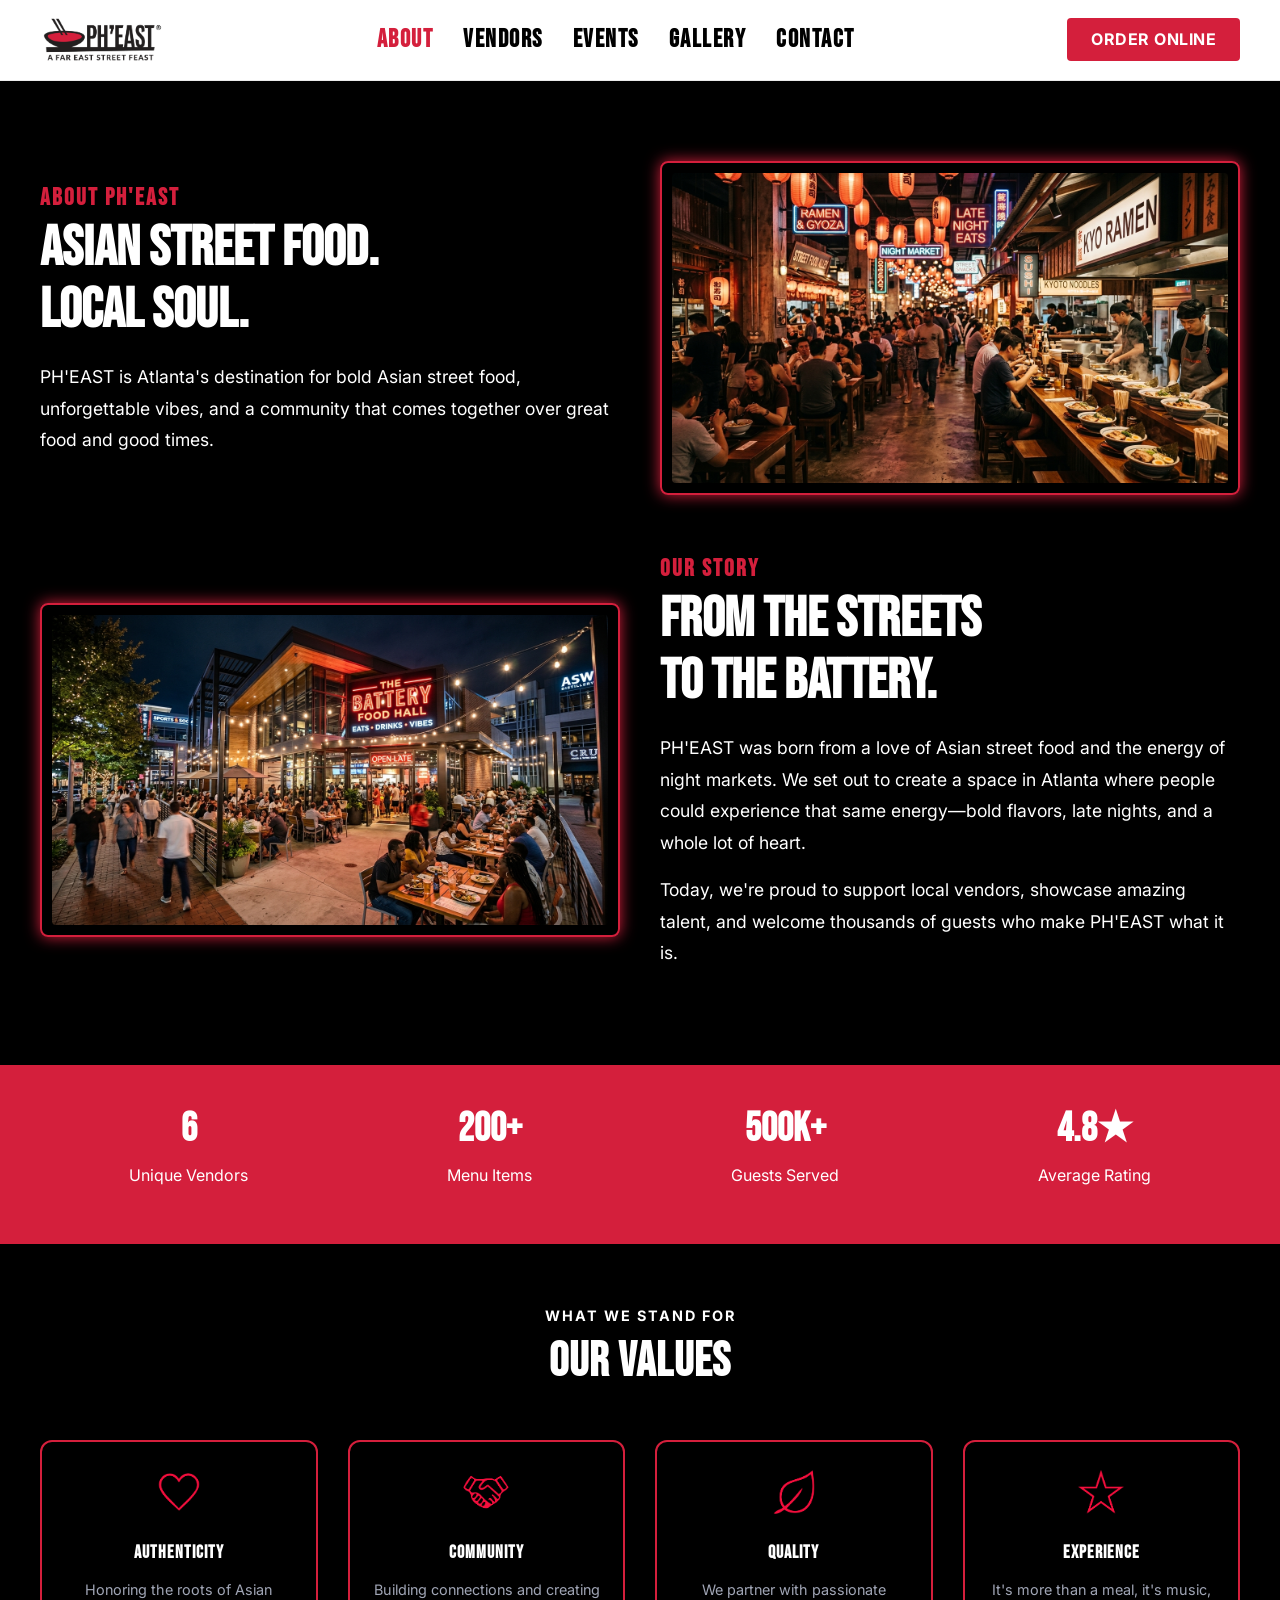
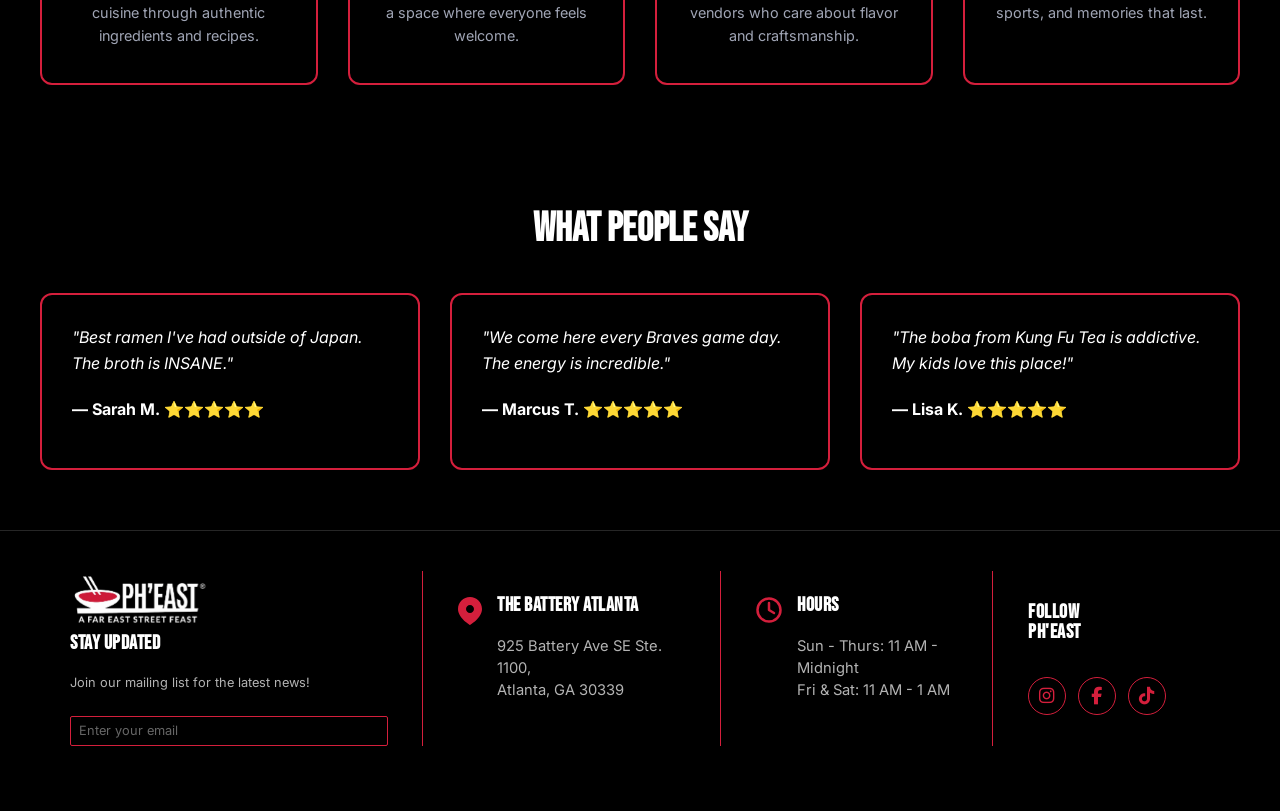
==== about.html @ d38c6ffe "save" ====
<!DOCTYPE html>
<html lang="en">
<head>
  <meta charset="UTF-8">
  <meta name="viewport" content="width=device-width, initial-scale=1.0">
  <title>PH'EAST | About Us - A Far East Street Feast</title>
  <meta name="description" content="PH'EAST was born from a love of the hawker centers and night markets that line the streets of Singapore, Taipei, Bangkok, and Hong Kong.">
  <link rel="stylesheet" href="https://cdnjs.cloudflare.com/ajax/libs/font-awesome/6.5.1/css/all.min.css">
  <link rel="stylesheet" href="styles.css">
</head>
<body>

  <header class="main-header">
    <div class="container header-inner">
      <a href="index.html" class="brand-logo">
        <img src="assets/PHEAST-logo-transparent.png" alt="PH'EAST Food Hall" style="height: 52px; width: auto; object-fit: contain;" class="logo-main">
      </a>
      <nav class="nav-menu">
        <a href="about.html" class="nav-link active">About</a>
        <a href="vendor.html" class="nav-link">Vendors</a>
        <a href="events.html" class="nav-link">Events</a>
        <a href="gallery.html" class="nav-link">Gallery</a>
        <a href="contact.html" class="nav-link">Contact</a>
      </nav>
      <div style="display: flex; gap: 15px; align-items: center;">
        <button class="btn btn-primary" onclick="openOrderModal()">Order Online</button>
        <button class="mobile-nav-toggle" onclick="toggleMobileMenu()" aria-label="Toggle Navigation"><i class="fa-solid fa-bars"></i></button>
      </div>
    </div>
  </header>

  <main>
    <section class="about-grid-section container" style="padding: 80px 20px; display: flex; flex-direction: column; gap: 60px;">
      
      <!-- Row 1 -->
      <div style="display: flex; gap: 40px; align-items: center; flex-wrap: wrap;">
        <!-- Left: Text -->
        <div style="flex: 1; min-width: 300px;">
          <h3 class="reveal-element reveal-right" style="color: var(--accent-primary); font-family: 'Bebas Kai', 'Bebas Kai Regular', 'Bebas Neue', sans-serif; font-size: 1.5rem; letter-spacing: 2px; margin-bottom: 5px; transition-delay: 0.1s;">ABOUT PH'EAST</h3>
          <h2 class="reveal-element reveal-left" style="font-family: 'Bebas Kai', 'Bebas Kai Regular', 'Bebas Neue', sans-serif; font-size: 3.5rem; line-height: 1.1; margin-bottom: 20px; text-transform: uppercase; transition-delay: 0.3s;">ASIAN STREET FOOD.<br>LOCAL SOUL.</h2>
          <p class="reveal-element reveal-right" style="font-size: 1.1rem; line-height: 1.8; color: var(--text-primary); transition-delay: 0.5s;">
            PH'EAST is Atlanta's destination for bold Asian street food, unforgettable vibes, and a community that comes together over great food and good times.
          </p>
        </div>
        <!-- Right: Image -->
        <div style="flex: 1; min-width: 300px;">
          <div class="reveal-element" style="border: 2px solid var(--accent-primary); padding: 10px; border-radius: 8px; box-shadow: 0 0 15px var(--accent-primary); transition-delay: 0.7s;">
            <img src="assets/foodhall-interior.jpg" alt="PH'EAST Interior" style="width: 100%; border-radius: 4px; display: block;">
          </div>
        </div>
      </div>

      <!-- Row 2 -->
      <div style="display: flex; gap: 40px; align-items: center; flex-wrap: wrap-reverse;">
        <!-- Left: Image -->
        <div style="flex: 1; min-width: 300px;">
          <div class="reveal-element" style="border: 2px solid var(--accent-primary); padding: 10px; border-radius: 8px; box-shadow: 0 0 15px var(--accent-primary);">
            <img src="assets/venue-exterior.jpg" alt="PH'EAST Exterior" style="width: 100%; border-radius: 4px; display: block;">
          </div>
        </div>
        <!-- Right: Text -->
        <div style="flex: 1; min-width: 300px;">
          <h3 class="reveal-element reveal-right" style="color: var(--accent-primary); font-family: 'Bebas Kai', 'Bebas Kai Regular', 'Bebas Neue', sans-serif; font-size: 1.5rem; letter-spacing: 2px; margin-bottom: 5px;">OUR STORY</h3>
          <h2 class="reveal-element reveal-left" style="font-family: 'Bebas Kai', 'Bebas Kai Regular', 'Bebas Neue', sans-serif; font-size: 3.5rem; line-height: 1.1; margin-bottom: 20px; text-transform: uppercase;">FROM THE STREETS<br>TO THE BATTERY.</h2>
          <p class="reveal-element reveal-right" style="font-size: 1.1rem; line-height: 1.8; margin-bottom: 15px; color: var(--text-primary);">
            PH'EAST was born from a love of Asian street food and the energy of night markets. We set out to create a space in Atlanta where people could experience that same energy—bold flavors, late nights, and a whole lot of heart.
          </p>
          <p class="reveal-element reveal-right" style="font-size: 1.1rem; line-height: 1.8; color: var(--text-primary);">
            Today, we're proud to support local vendors, showcase amazing talent, and welcome thousands of guests who make PH'EAST what it is.
          </p>
        </div>
      </div>

    </section>

    <section class="stats-row" style="background: var(--accent-primary); color: white; padding: 40px 20px;">
      <div class="container" style="display: flex; justify-content: space-around; flex-wrap: wrap; text-align: center; gap: 20px;">
        <div>
          <h3 style="font-size: 2.5rem; margin-bottom: 10px;">6</h3>
          <p>Unique Vendors</p>
        </div>
        <div>
          <h3 style="font-size: 2.5rem; margin-bottom: 10px;">200+</h3>
          <p>Menu Items</p>
        </div>
        <div>
          <h3 style="font-size: 2.5rem; margin-bottom: 10px;">500K+</h3>
          <p>Guests Served</p>
        </div>
        <div>
          <h3 style="font-size: 2.5rem; margin-bottom: 10px;">4.8★</h3>
          <p>Average Rating</p>
        </div>
      </div>
    </section>

    <section class="our-values container" style="padding: 60px 20px; text-align: center; background-color: #000000;">
      <p style="color: var(--primary-color); text-transform: uppercase; letter-spacing: 2px; font-weight: bold; font-size: 0.9rem; margin-bottom: 5px;">What We Stand For</p>
      <h2 style="font-size: 3rem; margin-bottom: 50px; font-family: var(--font-display); letter-spacing: 1px;" class="reveal-element reveal-left reveal-active">Our Values</h2>
      <div style="display: grid; grid-template-columns: repeat(auto-fit, minmax(220px, 1fr)); gap: 30px;">
        <div class="value-card" style="padding: 20px; border: 2.5px solid #D41F3C; border-radius: 12px;">
          <div style="margin-bottom: 20px; height: 60px; display: flex; align-items: center; justify-content: center;">
            <img src="assets/Ph_east Website Icons-02.png" alt="Authenticity" style="height: 50px; width: auto;" />
          </div>
          <h3 style="margin-bottom: 15px; font-size: 1.1rem; text-transform: uppercase; letter-spacing: 1px;" class="reveal-element reveal-right reveal-active">Authenticity</h3>
          <p class="reveal-element reveal-right reveal-active" style="font-size: 0.9rem; color: var(--text-muted); line-height: 1.6;">Honoring the roots of Asian cuisine through authentic ingredients and recipes.</p>
        </div>
        <div class="value-card" style="padding: 20px; border: 2.5px solid #D41F3C; border-radius: 12px;">
          <div style="margin-bottom: 20px; height: 60px; display: flex; align-items: center; justify-content: center;">
            <img src="assets/Ph_east Website Icons-03.png" alt="Community" style="height: 50px; width: auto;" />
          </div>
          <h3 style="margin-bottom: 15px; font-size: 1.1rem; text-transform: uppercase; letter-spacing: 1px;" class="reveal-element reveal-right reveal-active">Community</h3>
          <p class="reveal-element reveal-right reveal-active" style="font-size: 0.9rem; color: var(--text-muted); line-height: 1.6;">Building connections and creating a space where everyone feels welcome.</p>
        </div>
        <div class="value-card" style="padding: 20px; border: 2.5px solid #D41F3C; border-radius: 12px;">
          <div style="margin-bottom: 20px; height: 60px; display: flex; align-items: center; justify-content: center;">
            <img src="assets/Ph_east Website Icons-04.png" alt="Quality" style="height: 50px; width: auto;" />
          </div>
          <h3 style="margin-bottom: 15px; font-size: 1.1rem; text-transform: uppercase; letter-spacing: 1px;" class="reveal-element reveal-right reveal-active">Quality</h3>
          <p class="reveal-element reveal-right reveal-active" style="font-size: 0.9rem; color: var(--text-muted); line-height: 1.6;">We partner with passionate vendors who care about flavor and craftsmanship.</p>
        </div>
        <div class="value-card" style="padding: 20px; border: 2.5px solid #D41F3C; border-radius: 12px;">
          <div style="margin-bottom: 20px; height: 60px; display: flex; align-items: center; justify-content: center;">
            <img src="assets/Ph_east Website Icons-05.png" alt="Experience" style="height: 50px; width: auto;" />
          </div>
          <h3 style="margin-bottom: 15px; font-size: 1.1rem; text-transform: uppercase; letter-spacing: 1px;" class="reveal-element reveal-right reveal-active">Experience</h3>
          <p class="reveal-element reveal-right reveal-active" style="font-size: 0.9rem; color: var(--text-muted); line-height: 1.6;">It's more than a meal, it's music, sports, and memories that last.</p>
        </div>
      </div>
    </section>

    <section class="testimonials" style="background: #000000; padding: 60px 20px;">
      <div class="container">
        <h2 style="font-size: 2.5rem; text-align: center; margin-bottom: 40px; color: #ffffff;">What People Say</h2>
        <div style="display: grid; grid-template-columns: repeat(auto-fit, minmax(300px, 1fr)); gap: 30px;">
          <div class="testimonial-card" style="background: #000000; border: 2.5px solid #D41F3C; padding: 30px; border-radius: 12px; box-shadow: 0 8px 20px rgba(0,0,0,0.4);">
            <p style="font-style: italic; margin-bottom: 20px; color: #ffffff;">"Best ramen I've had outside of Japan. The broth is INSANE."</p>
            <p style="font-weight: bold; color: #ffffff;">— Sarah M. ⭐⭐⭐⭐⭐</p>
          </div>
          <div class="testimonial-card" style="background: #000000; border: 2.5px solid #D41F3C; padding: 30px; border-radius: 12px; box-shadow: 0 8px 20px rgba(0,0,0,0.4);">
            <p style="font-style: italic; margin-bottom: 20px; color: #ffffff;">"We come here every Braves game day. The energy is incredible."</p>
            <p style="font-weight: bold; color: #ffffff;">— Marcus T. ⭐⭐⭐⭐⭐</p>
          </div>
          <div class="testimonial-card" style="background: #000000; border: 2.5px solid #D41F3C; padding: 30px; border-radius: 12px; box-shadow: 0 8px 20px rgba(0,0,0,0.4);">
            <p style="font-style: italic; margin-bottom: 20px; color: #ffffff;">"The boba from Kung Fu Tea is addictive. My kids love this place!"</p>
            <p style="font-weight: bold; color: #ffffff;">— Lisa K. ⭐⭐⭐⭐⭐</p>
          </div>
        </div>
      </div>
    </section>
  </main>

  <footer class="main-footer">
    <div class="container" style="max-width: 1180px;">
      <div class="footer-grid-layout">
        <!-- Col 1: Logo & Newsletter -->
        <div class="footer-col">
          <img src="assets/PHEAST-logo-white-removebg-preview.png" alt="PH'EAST - A Far East Street Feast" class="footer-brand-logo">
          <h4 class="footer-heading">STAY UPDATED</h4>
          <p class="footer-subtext">Join our mailing list for the latest news!</p>
          <div class="footer-form" style="margin-top: 12px;">
            <input type="email" id="newsletter-email" placeholder="Enter your email" class="footer-input-box">
          </div>
        </div>

        <!-- Col 2: The Battery Atlanta Address -->
        <div class="footer-col">
          <div class="footer-header-with-icon">
            <svg class="footer-red-icon" width="24" height="28" viewBox="0 0 24 28" fill="none" xmlns="http://www.w3.org/2000/svg">
              <path d="M12 0C5.37 0 0 5.37 0 12C0 21 12 28 12 28C12 28 24 21 24 12C24 5.37 18.63 0 12 0ZM12 16C9.79 16 8 14.21 8 12C8 9.79 9.79 8 12 8C14.21 8 16 9.79 16 12C16 14.21 14.21 16 12 16Z" fill="#D41F3C"/>
            </svg>
            <div>
              <h4 class="footer-heading">THE BATTERY ATLANTA</h4>
              <p class="footer-info-text">
                925 Battery Ave SE Ste. 1100,<br>
                Atlanta, GA 30339
              </p>
            </div>
          </div>
        </div>

        <!-- Col 3: Hours -->
        <div class="footer-col">
          <div class="footer-header-with-icon">
            <svg class="footer-red-icon" width="26" height="26" viewBox="0 0 26 26" fill="none" xmlns="http://www.w3.org/2000/svg">
              <circle cx="13" cy="13" r="11.5" stroke="#D41F3C" stroke-width="2.5"/>
              <path d="M13 6V13L18 16" stroke="#D41F3C" stroke-width="2.5" stroke-linecap="round" stroke-linejoin="round"/>
            </svg>
            <div>
              <h4 class="footer-heading">HOURS</h4>
              <p class="footer-info-text">
                Sun - Thurs: 11 AM - Midnight<br>
                Fri & Sat: 11 AM - 1 AM
              </p>
            </div>
          </div>
        </div>

        <!-- Col 4: Follow PH'EAST -->
        <div class="footer-col">
          <h4 class="footer-heading">FOLLOW<br>PH'EAST</h4>
          <div class="footer-social-row">
            <a href="#" class="social-circle-btn" aria-label="Instagram"><i class="fab fa-instagram"></i></a>
            <a href="#" class="social-circle-btn" aria-label="Facebook"><i class="fab fa-facebook-f"></i></a>
            <a href="#" class="social-circle-btn" aria-label="TikTok"><i class="fab fa-tiktok"></i></a>
          </div>
        </div>
      </div>
    </div>
  </footer>

  <div id="order-modal" class="modal-overlay">
    <div class="modal-card">
      <h2>Order Online</h2>
      <p style="margin-top: 10px;">Choose your vendor:</p>
      <div style="display: flex; flex-direction: column; gap: 10px; margin-top: 20px;">
        <button class="btn btn-outline" onclick="selectOrderVendor('Kung Fu Tea')">🧋 Kung Fu Tea</button>
        <button class="btn btn-outline" onclick="selectOrderVendor('Lifting Noodles')">🍜 Lifting Noodles</button>
        <button class="btn btn-outline" onclick="selectOrderVendor('Poke Burri')">🍣 Poke Burri</button>
        <button class="btn btn-outline" onclick="selectOrderVendor('26 Thai')">🍲 26 Thai Kitchen</button>
        <button class="btn btn-outline" onclick="selectOrderVendor('Fan T Asia')">🥟 Fan T'Asia</button>
        <button class="btn btn-ghost" onclick="closeOrderModal()" style="margin-top: 10px;">Cancel</button>
      </div>
    </div>
  </div>
  <div id="toast-notification" class="toast hidden"><span id="toast-text"></span></div>
  <script src="app.js"></script>
</body>
</html>
---- styles.css ----
@import url('https://fonts.googleapis.com/css2?family=Bebas+Neue&family=Inter:wght@300;400;600;700;800&family=Playfair+Display:ital,wght@0,600;0,800;1,400&family=Plus+Jakarta+Sans:wght@400;600;700;800&family=Syne:wght@700;800&family=Space+Grotesk:wght@400;600;700&display=swap');

/* ==========================================================================
   CSS CUSTOM PROPERTIES (VARIABLES) - THEMES
   ========================================================================== */

/* 
   DEFAULT THEME (Fallback / Base)
   Mapping to "Bold & Dynamic" by default 
*/
:root {
  /* Colors */
  --bg-primary: #000000;
  --bg-secondary: #14161d;
  --bg-card: #1b1e29;
  --text-main: #ffffff;
  --text-muted: #a0a5b5;
  --text-inverse: #1a1a1a;
  --text-inverse-muted: #5a5a5a;
  
  --accent-primary: #D41F3C;
  --accent-secondary: #00f0ff;
  --accent-tertiary: #ffe600;
  
  --footer-bg: #000000;
  --bg-hero-overlay: rgba(11,12,16,0.60);
  
  /* Typography */
  --font-display: 'Bebas Kai', 'Bebas Kai Regular', 'Bebas Neue', sans-serif;
  --font-heading: 'Bebas Kai', 'Bebas Kai Regular', 'Bebas Neue', sans-serif;
  --font-body: 'Inter', sans-serif;
  
  /* Borders & Shadows */
  --btn-radius: 4px;
  --card-radius: 8px;
  --card-border: 1px solid rgba(255,42,95,0.3);
  --card-shadow: 0 10px 30px rgba(0,0,0,0.5);
  --btn-border: none;
  --btn-shadow: none;
  
  /* Visual Effects */
  --image-filter: none;
  --marquee-display: flex;
  
  /* Layout */
  --header-height: 80px;
  --switcher-height: 0px;
}

/* 
   THEME 1: BOLD & DYNAMIC 
*/
html[data-theme="bold"] {
  --bg-primary: #0b0c10;
  --bg-secondary: #14161d;
  --bg-card: #1b1e29;
  --text-main: #ffffff;
  --text-muted: #a0a5b5;
  
  --accent-primary: #D41F3C;
  --accent-secondary: #00f0ff;
  --accent-tertiary: #ffe600;
  
  --footer-bg: #090a0f;
  --bg-hero-overlay: rgba(11,12,16,0.60);
  
  --font-display: 'Bebas Kai', 'Bebas Kai Regular', 'Bebas Neue', sans-serif;
  --font-heading: 'Bebas Kai', 'Bebas Kai Regular', 'Bebas Neue', sans-serif;
  --font-body: 'Inter', sans-serif;
  
  --btn-radius: 4px;
  --card-radius: 8px;
  --card-border: 1px solid rgba(255,42,95,0.3);
  --card-shadow: 0 10px 30px rgba(0,0,0,0.5);
  --btn-border: none;
  --btn-shadow: none;
  
  --image-filter: none;
  --marquee-display: flex;
}

/* 
   THEME 2: ZEN GARDEN (MINIMAL) 
*/
html[data-theme="minimal"] {
  --bg-primary: #1a1a1a;
  --bg-secondary: #f5f0e8; /* Sake white */
  --bg-card: #f5f0e8;
  --text-main: #f5f0e8;
  --text-muted: rgba(245,240,232,0.7);
  --text-inverse: #1a1a1a;
  --text-inverse-muted: #5a5a5a;
  
  --accent-primary: #c9a96e; /* Gold */
  --accent-secondary: #5a7a5a; /* Bamboo Green */
  --accent-tertiary: #b5574c; /* Soft Red */
  
  --footer-bg: #1a1a1a;
  --bg-hero-overlay: rgba(26,26,26,0.40);
  
  --font-display: 'Bebas Kai', 'Bebas Kai Regular', 'Bebas Neue', sans-serif;
  --font-heading: 'Bebas Kai', 'Bebas Kai Regular', 'Bebas Neue', sans-serif;
  --font-body: 'Plus Jakarta Sans', sans-serif;
  
  --btn-radius: 30px;
  --card-radius: 4px;
  --card-border: none;
  --card-shadow: 0 15px 35px rgba(0,0,0,0.15);
  --btn-border: 1px solid var(--accent-primary);
  --btn-shadow: none;
  
  --image-filter: sepia(0.3) contrast(1.1);
  --marquee-display: none;
}

/* 
   THEME 3: NEON POP (APP) 
*/
html[data-theme="app"] {
  --bg-primary: #ffffff;
  --bg-secondary: #f4f6f8;
  --bg-card: #ffffff;
  --text-main: #18181b;
  --text-muted: #475569;
  
  --accent-primary: #7c3aed; /* Violet */
  --accent-secondary: #ec4899; /* Pink */
  --accent-tertiary: #84cc16; /* Lime Green */
  --accent-quaternary: #f97316; /* Orange */
  
  --footer-bg: #18181b;
  --bg-hero-overlay: rgba(124,58,237,0.25);
  
  --font-display: 'Bebas Kai', 'Bebas Kai Regular', 'Bebas Neue', sans-serif;
  --font-heading: 'Bebas Kai', 'Bebas Kai Regular', 'Bebas Neue', sans-serif;
  --font-body: 'Inter', sans-serif;
  
  --btn-radius: 24px;
  --card-radius: 24px;
  --card-border: 3px solid var(--accent-primary);
  --card-shadow: 6px 6px 0px rgba(124,58,237,0.2);
  --btn-border: 2px solid #000;
  --btn-shadow: 4px 4px 0px #000;
  
  --image-filter: saturate(1.2) contrast(1.1);
  --marquee-display: none;
}


/* ==========================================================================
   RESET & BASE STYLES
   ========================================================================== */

*, *::before, *::after {
  box-sizing: border-box;
  margin: 0;
  padding: 0;
}

html, body {
  background-color: #000000 !important;
}

html {
  font-size: 16px;
  scroll-behavior: smooth;
  height: 100%;
}

body {
  font-family: var(--font-body);
  color: var(--text-main);
  line-height: 1.6;
  padding-top: var(--switcher-height);
  transition: background-color 0.4s ease, color 0.4s ease;
  overflow-x: hidden;
  min-height: 100vh;
  display: flex;
  flex-direction: column;
  -webkit-font-smoothing: antialiased;
  -moz-osx-font-smoothing: grayscale;
}

a {
  color: inherit;
  text-decoration: none;
  transition: color 0.3s ease;
}

ul, ol {
  list-style: none;
}

img, picture, video, canvas, svg {
  display: block;
  max-width: 100%;
  height: auto;
}

input, button, textarea, select {
  font: inherit;
  color: inherit;
  border: none;
  background: transparent;
  outline: none;
}

button {
  cursor: pointer;
}

h1, h2, h3, h4, h5, h6 {
  font-family: var(--font-heading);
  font-weight: 700;
  line-height: 1.2;
  margin-bottom: 1rem;
}

h1 { font-size: 3rem; }
h2 { font-size: 2.5rem; }
h3 { font-size: 2rem; }
h4 { font-size: 1.5rem; }
h5 { font-size: 1.25rem; }
h6 { font-size: 1rem; }

p {
  margin-bottom: 1rem;
}

/* ==========================================================================
   TYPOGRAPHY UTILITIES
   ========================================================================== */

.font-display { font-family: var(--font-display); }
.font-heading { font-family: var(--font-heading); }
.font-body { font-family: var(--font-body); }

.text-main { color: var(--text-main); }
.text-muted { color: var(--text-muted); }
.text-accent-primary { color: var(--accent-primary); }
.text-accent-secondary { color: var(--accent-secondary); }
.text-accent-tertiary { color: var(--accent-tertiary); }
.text-inverse { color: var(--text-inverse); }
.text-inverse-muted { color: var(--text-inverse-muted); }

.text-left { text-align: left; }
.text-center { text-align: center; }
.text-right { text-align: right; }
.text-justify { text-align: justify; }

.text-uppercase { text-transform: uppercase; }
.text-lowercase { text-transform: lowercase; }
.text-capitalize { text-transform: capitalize; }

.font-weight-light { font-weight: 300; }
.font-weight-normal { font-weight: 400; }
.font-weight-semibold { font-weight: 600; }
.font-weight-bold { font-weight: 700; }
.font-weight-extrabold { font-weight: 800; }

.text-xs { font-size: 0.75rem; }
.text-sm { font-size: 0.875rem; }
.text-base { font-size: 1rem; }
.text-lg { font-size: 1.125rem; }
.text-xl { font-size: 1.25rem; }
.text-2xl { font-size: 1.5rem; }
.text-3xl { font-size: 1.875rem; }
.text-4xl { font-size: 2.25rem; }
.text-5xl { font-size: 3rem; }
.text-6xl { font-size: 4rem; }

/* ==========================================================================
   LAYOUT UTILITIES
   ========================================================================== */

.container {
  max-width: 1240px;
  margin: 0 auto;
  padding: 0 20px;
  width: 100%;
}

.container-fluid {
  width: 100%;
  padding: 0 20px;
}

.d-block { display: block; }
.d-inline-block { display: inline-block; }
.d-inline { display: inline; }
.d-flex { display: flex; }
.d-inline-flex { display: inline-flex; }
.d-grid { display: grid; }
.d-none { display: none; }

.flex-row { flex-direction: row; }
.flex-column { flex-direction: column; }
.flex-row-reverse { flex-direction: row-reverse; }
.flex-column-reverse { flex-direction: column-reverse; }

.flex-wrap { flex-wrap: wrap; }
.flex-nowrap { flex-wrap: nowrap; }

.justify-content-start { justify-content: flex-start; }
.justify-content-end { justify-content: flex-end; }
.justify-content-center { justify-content: center; }
.justify-content-between { justify-content: space-between; }
.justify-content-around { justify-content: space-around; }
.justify-content-evenly { justify-content: space-evenly; }

.align-items-start { align-items: flex-start; }
.align-items-end { align-items: flex-end; }
.align-items-center { align-items: center; }
.align-items-baseline { align-items: baseline; }
.align-items-stretch { align-items: stretch; }

.flex-grow-1 { flex-grow: 1; }
.flex-shrink-0 { flex-shrink: 0; }

.w-100 { width: 100%; }
.w-75 { width: 75%; }
.w-50 { width: 50%; }
.w-25 { width: 25%; }
.h-100 { height: 100%; }
.vh-100 { height: 100vh; }
.vw-100 { width: 100vw; }

.position-relative { position: relative; }
.position-absolute { position: absolute; }
.position-fixed { position: fixed; }
.position-sticky { position: sticky; }

.inset-0 {
  top: 0;
  right: 0;
  bottom: 0;
  left: 0;
}

.z-1 { z-index: 1; }
.z-2 { z-index: 2; }
.z-10 { z-index: 10; }
.z-100 { z-index: 100; }
.z-1000 { z-index: 1000; }

.overflow-hidden { overflow: hidden; }
.overflow-auto { overflow: auto; }
.overflow-visible { overflow: visible; }

/* SPACING UTILITIES */
.m-0 { margin: 0; }
.mt-0 { margin-top: 0; }
.mr-0 { margin-right: 0; }
.mb-0 { margin-bottom: 0; }
.ml-0 { margin-left: 0; }
.mx-0 { margin-left: 0; margin-right: 0; }
.my-0 { margin-top: 0; margin-bottom: 0; }

.m-1 { margin: 0.25rem; }
.mt-1 { margin-top: 0.25rem; }
.mb-1 { margin-bottom: 0.25rem; }
.mx-1 { margin-left: 0.25rem; margin-right: 0.25rem; }
.my-1 { margin-top: 0.25rem; margin-bottom: 0.25rem; }

.m-2 { margin: 0.5rem; }
.mt-2 { margin-top: 0.5rem; }
.mb-2 { margin-bottom: 0.5rem; }
.mx-2 { margin-left: 0.5rem; margin-right: 0.5rem; }
.my-2 { margin-top: 0.5rem; margin-bottom: 0.5rem; }

.m-3 { margin: 1rem; }
.mt-3 { margin-top: 1rem; }
.mb-3 { margin-bottom: 1rem; }
.mx-3 { margin-left: 1rem; margin-right: 1rem; }
.my-3 { margin-top: 1rem; margin-bottom: 1rem; }

.m-4 { margin: 1.5rem; }
.mt-4 { margin-top: 1.5rem; }
.mb-4 { margin-bottom: 1.5rem; }
.mx-4 { margin-left: 1.5rem; margin-right: 1.5rem; }
.my-4 { margin-top: 1.5rem; margin-bottom: 1.5rem; }

.m-5 { margin: 3rem; }
.mt-5 { margin-top: 3rem; }
.mb-5 { margin-bottom: 3rem; }
.mx-5 { margin-left: 3rem; margin-right: 3rem; }
.my-5 { margin-top: 3rem; margin-bottom: 3rem; }

.m-auto { margin: auto; }
.mx-auto { margin-left: auto; margin-right: auto; }
.my-auto { margin-top: auto; margin-bottom: auto; }

.p-0 { padding: 0; }
.pt-0 { padding-top: 0; }
.pr-0 { padding-right: 0; }
.pb-0 { padding-bottom: 0; }
.pl-0 { padding-left: 0; }
.px-0 { padding-left: 0; padding-right: 0; }
.py-0 { padding-top: 0; padding-bottom: 0; }

.p-1 { padding: 0.25rem; }
.pt-1 { padding-top: 0.25rem; }
.pb-1 { padding-bottom: 0.25rem; }
.px-1 { padding-left: 0.25rem; padding-right: 0.25rem; }
.py-1 { padding-top: 0.25rem; padding-bottom: 0.25rem; }

.p-2 { padding: 0.5rem; }
.pt-2 { padding-top: 0.5rem; }
.pb-2 { padding-bottom: 0.5rem; }
.px-2 { padding-left: 0.5rem; padding-right: 0.5rem; }
.py-2 { padding-top: 0.5rem; padding-bottom: 0.5rem; }

.p-3 { padding: 1rem; }
.pt-3 { padding-top: 1rem; }
.pb-3 { padding-bottom: 1rem; }
.px-3 { padding-left: 1rem; padding-right: 1rem; }
.py-3 { padding-top: 1rem; padding-bottom: 1rem; }

.p-4 { padding: 1.5rem; }
.pt-4 { padding-top: 1.5rem; }
.pb-4 { padding-bottom: 1.5rem; }
.px-4 { padding-left: 1.5rem; padding-right: 1.5rem; }
.py-4 { padding-top: 1.5rem; padding-bottom: 1.5rem; }

.p-5 { padding: 3rem; }
.pt-5 { padding-top: 3rem; }
.pb-5 { padding-bottom: 3rem; }
.px-5 { padding-left: 3rem; padding-right: 3rem; }
.py-5 { padding-top: 3rem; padding-bottom: 3rem; }

/* ==========================================================================
   ANIMATIONS & KEYFRAMES
   ========================================================================== */

@keyframes fadeIn {
  from { opacity: 0; transform: translateY(20px); }
  to { opacity: 1; transform: translateY(0); }
}

@keyframes slideInLeft {
  from { opacity: 0; transform: translateX(-50px); }
  to { opacity: 1; transform: translateX(0); }
}

@keyframes slideInRight {
  from { opacity: 0; transform: translateX(50px); }
  to { opacity: 1; transform: translateX(0); }
}

@keyframes pulse {
  0% { transform: scale(1); }
  50% { transform: scale(1.05); }
  100% { transform: scale(1); }
}

@keyframes wiggle {
  0% { transform: rotate(0deg); }
  25% { transform: rotate(3deg); }
  50% { transform: rotate(0deg); }
  75% { transform: rotate(-3deg); }
  100% { transform: rotate(0deg); }
}

@keyframes float {
  0% { transform: translateY(0px); }
  50% { transform: translateY(-15px); }
  100% { transform: translateY(0px); }
}

@keyframes marquee {
  0% { transform: translateX(0); }
  100% { transform: translateX(-50%); }
}

@keyframes spin {
  from { transform: rotate(0deg); }
  to { transform: rotate(360deg); }
}

.animate-fade-in { animation: fadeIn 0.8s ease forwards; }
.animate-slide-left { animation: slideInLeft 0.8s ease forwards; }
.animate-slide-right { animation: slideInRight 0.8s ease forwards; }
.animate-pulse { animation: pulse 2s infinite ease-in-out; }
.animate-float { animation: float 3s ease-in-out infinite; }
.animate-wiggle { animation: wiggle 1s ease-in-out infinite; }

/* ==========================================================================
   THEME SWITCHER BAR
   ========================================================================== */

#theme-switcher-bar {
  position: fixed;
  top: 0;
  left: 0;
  width: 100%;
  height: var(--switcher-height);
  background: #0f172a;
  z-index: 10000;
  color: #fff;
  border-bottom: 1px solid rgba(255,255,255,0.1);
  display: flex;
  align-items: center;
}

.switcher-container {
  display: flex;
  justify-content: space-between;
  align-items: center;
  width: 100%;
}

.switcher-brand {
  font-family: 'Inter', sans-serif;
  font-weight: 700;
  font-size: 0.9rem;
  letter-spacing: 1px;
  text-transform: uppercase;
  color: rgba(255,255,255,0.7);
}

.switcher-buttons {
  display: flex;
  gap: 10px;
  align-items: center;
}

.switcher-label {
  font-size: 0.85rem;
  color: rgba(255,255,255,0.5);
  margin-right: 10px;
}

.theme-btn {
  background: rgba(255,255,255,0.1);
  border: 1px solid rgba(255,255,255,0.2);
  color: #fff;
  padding: 6px 16px;
  border-radius: 30px; /* Pill buttons */
  font-size: 0.85rem;
  font-weight: 600;
  transition: all 0.2s ease;
}

.theme-btn:hover {
  background: rgba(255,255,255,0.2);
}

/* Active states for theme buttons in switcher */
html[data-theme="bold"] .theme-btn[data-target-theme="bold"],
html:not([data-theme="minimal"]):not([data-theme="app"]) .theme-btn[data-target-theme="bold"] {
  background: #D41F3C;
  border-color: #D41F3C;
  color: #fff;
  box-shadow: 0 0 10px rgba(255,42,95,0.5);
}

html[data-theme="minimal"] .theme-btn[data-target-theme="minimal"] {
  background: #c9a96e;
  border-color: #c9a96e;
  color: #1a1a1a;
}

html[data-theme="app"] .theme-btn[data-target-theme="app"] {
  background: linear-gradient(135deg, #7c3aed, #ec4899);
  border-color: transparent;
  color: #fff;
  box-shadow: 2px 2px 0px #000;
}

/* ==========================================================================
   NAVIGATION & HEADER
   ========================================================================== */

.main-header {
  position: sticky;
  top: var(--switcher-height);
  width: 100%;
  z-index: 900;
  transition: all 0.3s ease;
  background-color: #ffffff !important;
  border-bottom: 1px solid rgba(0, 0, 0, 0.08) !important;
  box-shadow: 0 4px 15px rgba(0, 0, 0, 0.05);
}

.header-inner {
  display: flex;
  justify-content: space-between;
  align-items: center;
  height: var(--header-height);
}

.brand-logo, .logo-main {
  font-family: var(--font-display);
  font-size: 2rem;
  font-weight: 700;
  letter-spacing: 1px;
  color: var(--text-main);
  height: 52px !important;
  width: auto;
  object-fit: contain;
}

.nav-menu {
  display: flex;
  gap: 30px;
  align-items: center;
}

.nav-link {
  text-transform: uppercase;
  font-family: 'Bebas Kai', 'Bebas Kai Regular', 'Bebas Neue', sans-serif !important;
  color: #000000 !important;
  font-weight: 700;
  font-size: 1.55rem;
  letter-spacing: 1.5px;
  position: relative;
  transition: color 0.3s ease;
}

.nav-link:hover, .nav-link.active {
  color: #D41F3C !important;
}

.mobile-nav-toggle {
  display: none;
  background: none;
  border: none;
  color: #000000 !important;
  font-size: 1.5rem;
  cursor: pointer;
}

/* Theme specifics for Header */
html[data-theme="bold"] .main-header,
html[data-theme="minimal"] .main-header,
html[data-theme="app"] .main-header {
  background-color: #ffffff !important;
  border-bottom: 1px solid rgba(0, 0, 0, 0.08) !important;
}
html[data-theme="bold"] .nav-link,
html[data-theme="minimal"] .nav-link,
html[data-theme="app"] .nav-link {
  color: #000000 !important;
}
html[data-theme="bold"] .nav-link:hover,
html[data-theme="bold"] .nav-link.active,
html[data-theme="minimal"] .nav-link:hover,
html[data-theme="minimal"] .nav-link.active,
html[data-theme="app"] .nav-link:hover,
html[data-theme="app"] .nav-link.active {
  color: #D41F3C !important;
}


/* ==========================================================================
   BUTTONS
   ========================================================================== */

.btn {
  display: inline-flex;
  align-items: center;
  justify-content: center;
  padding: 12px 24px;
  font-family: var(--font-body);
  font-weight: 700;
  font-size: 1rem;
  border-radius: var(--btn-radius);
  transition: all 0.15s cubic-bezier(0.4, 0, 0.2, 1);
  text-align: center;
  line-height: 1.2;
  border: var(--btn-border);
  box-shadow: var(--btn-shadow);
  text-transform: uppercase;
  letter-spacing: 0.5px;
}

.btn:active {
  transform: scale(0.98);
}

.btn:disabled {
  opacity: 0.6;
  cursor: not-allowed;
}

/* Button Variants */
.btn-primary {
  background-color: var(--accent-primary);
  color: #fff;
  transition: all 0.15s cubic-bezier(0.4, 0, 0.2, 1);
}

.btn-primary:hover {
  background-color: #ff2a5f;
  color: #ffffff;
  box-shadow: 0 0 15px #D41F3C, 0 0 30px rgba(212, 31, 60, 0.8), inset 0 0 10px rgba(255, 255, 255, 0.3);
  transform: translateY(-2px);
}

.btn-outline {
  background-color: transparent;
  border: 2px solid #D41F3C;
  color: #ffffff;
  transition: all 0.15s cubic-bezier(0.4, 0, 0.2, 1);
}

.btn-outline:hover {
  background-color: #D41F3C;
  color: #ffffff;
  border-color: #ff3b5c;
  box-shadow: 0 0 15px #D41F3C, 0 0 30px rgba(212, 31, 60, 0.8), inset 0 0 10px rgba(255, 255, 255, 0.3);
}

.btn-ghost {
  background-color: transparent;
  border: none;
  box-shadow: none;
  color: var(--text-main);
}
.btn-ghost:hover {
  background-color: rgba(255,255,255,0.05);
}

/* Button Sizes */
.btn-sm {
  padding: 8px 16px;
  font-size: 0.875rem;
}

.btn-lg {
  padding: 16px 32px;
  font-size: 1.125rem;
}

.btn-block {
  display: flex;
  width: 100%;
}

/* Theme specifics for Buttons */
/* BOLD */
html[data-theme="bold"] .btn-primary {
  background-color: var(--accent-primary);
  color: #fff;
}
html[data-theme="bold"] .btn-primary:hover {
  background-color: #ff2a5f;
  box-shadow: 0 0 15px #D41F3C, 0 0 30px rgba(212, 31, 60, 0.8), inset 0 0 10px rgba(255, 255, 255, 0.3);
  transform: translateY(-2px);
}
html[data-theme="bold"] .btn-outline {
  border: 2px solid #D41F3C;
  color: #ffffff;
  transition: all 0.3s ease;
}
html[data-theme="bold"] .btn-outline:hover {
  background-color: #D41F3C;
  color: #ffffff;
  border-color: #ff3b5c;
  box-shadow: 0 0 15px #D41F3C, 0 0 30px rgba(212, 31, 60, 0.8), inset 0 0 10px rgba(255, 255, 255, 0.3);
}

/* MINIMAL */
html[data-theme="minimal"] .btn {
  text-transform: none; /* Elegant case */
  font-weight: 600;
  letter-spacing: 1px;
}
html[data-theme="minimal"] .btn-primary {
  background-color: transparent;
  border: 1px solid var(--accent-primary);
  color: var(--accent-primary);
}
html[data-theme="minimal"] .btn-primary:hover {
  background-color: var(--accent-primary);
  color: #1a1a1a;
}
html[data-theme="minimal"] .btn-outline {
  border: 1px solid var(--text-main);
  color: var(--text-main);
}
html[data-theme="minimal"] .btn-outline:hover {
  background-color: var(--text-main);
  color: #1a1a1a;
}

/* APP */
html[data-theme="app"] .btn {
  text-transform: none;
  font-family: var(--font-heading);
}
html[data-theme="app"] .btn-primary {
  background: linear-gradient(135deg, var(--accent-primary), var(--accent-secondary));
  color: #fff;
  border: 2px solid #000;
  box-shadow: 4px 4px 0px #000;
}
html[data-theme="app"] .btn-primary:hover {
  transform: translate(-2px, -2px);
  box-shadow: 6px 6px 0px #000;
}
html[data-theme="app"] .btn-primary:active {
  transform: translate(2px, 2px);
  box-shadow: 2px 2px 0px #000;
}
html[data-theme="app"] .btn-outline {
  background: #fff;
  border: 2px solid #000;
  color: #000;
  box-shadow: 4px 4px 0px #000;
}
html[data-theme="app"] .btn-outline:hover {
  background: #f4f6f8;
  transform: translate(-2px, -2px);
  box-shadow: 6px 6px 0px #000;
}


/* ==========================================================================
   MARQUEE
   ========================================================================== */

.marquee-wrapper {
  display: var(--marquee-display);
  width: 100%;
  overflow: hidden;
  background-color: var(--accent-primary);
  color: #fff;
  padding: 10px 0;
  white-space: nowrap;
  position: relative;
  z-index: 10;
  border-top: 1px solid rgba(0,0,0,0.1);
  border-bottom: 1px solid rgba(0,0,0,0.1);
}

.marquee-track {
  display: flex;
  width: max-content;
  animation: marquee 35s linear infinite;
  font-family: var(--font-display);
  font-size: 1.5rem;
  letter-spacing: 2px;
  text-transform: uppercase;
}

.marquee-half {
  display: flex;
}

/* Ensure spans have proper spacing */
.marquee-half span {
  padding-right: 30px;
}

html[data-theme="bold"] .marquee-wrapper {
  background-color: var(--accent-primary);
  color: #fff;
  box-shadow: 0 0 20px rgba(255,42,95,0.4);
}

/* ==========================================================================
   HERO SECTION
   ========================================================================== */

.hero-section {
  position: relative;
  height: 100vh;
  min-height: 100vh;
  display: flex;
  align-items: center;
  justify-content: center;
  overflow: hidden;
  padding: 0;
}

.hero-backdrop {
  position: absolute;
  inset: 0;
  z-index: 1;
}

@keyframes heroImgReveal {
  0% { transform: scale(1.1); filter: blur(15px); opacity: 0; }
  100% { transform: scale(1); filter: var(--image-filter); opacity: 1; }
}

@keyframes heroOverlayReveal {
  0% { opacity: 0; }
  100% { opacity: 1; }
}

@keyframes heroTextReveal {
  0% { transform: translateY(30px); opacity: 0; filter: blur(10px); }
  100% { transform: translateY(0); opacity: 1; filter: blur(0); }
}

.hero-backdrop img {
  width: 100%;
  height: 100%;
  object-fit: cover;
  filter: var(--image-filter);
  transition: filter 0.5s ease;
  animation: heroImgReveal 2.5s cubic-bezier(0.16, 1, 0.3, 1) forwards;
}

.hero-backdrop .overlay {
  position: absolute;
  inset: 0;
  background: var(--bg-hero-overlay);
  transition: background 0.5s ease;
  animation: heroOverlayReveal 2s ease forwards;
}

.hero-content {
  position: relative;
  z-index: 2;
  text-align: center;
  max-width: 800px;
  margin: 0 auto;
  padding: 0 20px;
}

.hero-title {
  font-family: 'Balboa Bold', 'Balboa', 'Bebas Kai', 'Bebas Kai Regular', 'Bebas Neue', sans-serif !important;
  font-size: 5.2rem;
  line-height: 1.05;
  margin-bottom: 20px;
  color: #fff;
  opacity: 0;
  animation: heroTextReveal 1.8s cubic-bezier(0.16, 1, 0.3, 1) forwards;
  animation-delay: 0.3s;
}

.hero-subtitle {
  font-size: 1.25rem;
  color: rgba(255,255,255,0.8);
  margin-bottom: 25px;
  opacity: 0;
  animation: heroTextReveal 1.8s cubic-bezier(0.16, 1, 0.3, 1) forwards;
  animation-delay: 0.5s;
  font-weight: 300;
}

.hero-left .hero-content {
  text-align: left;
  margin-left: 8%;
  margin-right: auto;
}

.hero-left .hero-title {
  text-align: left;
}

html[data-theme="bold"] .hero-left .hero-title {
  text-align: left;
}

.hero-buttons {
  display: flex;
  gap: 15px;
  justify-content: center;
  flex-wrap: wrap;
}

.hero-left .hero-buttons {
  justify-content: flex-start;
}

/* Theme Specifics for Hero */
/* BOLD */
html[data-theme="bold"] .hero-title {
  text-align: center;
  text-shadow: 0 0 15px rgba(255,42,95,0.8);
  color: #fff;
}

/* MINIMAL */
html[data-theme="minimal"] .hero-content {
  text-align: left;
  max-width: 900px;
  margin: 0; /* Left align within flex container needs adjusting */
  margin-right: auto;
  margin-left: 10%;
}
html[data-theme="minimal"] .hero-title {
  font-style: italic;
  font-size: 3rem;
  font-weight: 400;
  color: var(--bg-secondary);
}
html[data-theme="minimal"] .hero-subtitle {
  font-size: 1.1rem;
  letter-spacing: 0.5px;
}

/* APP */
html[data-theme="app"] .hero-content {
  background-color: #fff;
  border-radius: var(--card-radius);
  border: 4px solid #000;
  box-shadow: 8px 8px 0px var(--accent-primary);
  padding: 50px 40px;
  color: var(--text-main);
}
html[data-theme="app"] .hero-title {
  color: #000;
}
html[data-theme="app"] .hero-subtitle {
  color: var(--text-muted);
  font-weight: 600;
}
/* Confetti for app theme */
html[data-theme='app'] .hero-section::before,
html[data-theme='app'] .hero-section::after {
  content: '✨';
  position: absolute;
  font-size: 2rem;
  z-index: 3;
  animation: float 3s ease-in-out infinite;
}
html[data-theme='app'] .hero-section::before { top: 20%; left: 10%; }
html[data-theme='app'] .hero-section::after { bottom: 20%; right: 10%; animation-delay: 1.5s; }


/* ==========================================================================
   SECTIONS & LAYOUT
   ========================================================================== */

.section {
  padding: 80px 0;
  position: relative;
}

.bg-secondary-section {
  background-color: var(--bg-secondary);
}

.section-header {
  text-align: center;
  margin-bottom: 50px;
  position: relative;
  z-index: 2;
}

.section-title {
  font-family: var(--font-display);
  font-size: 3.5rem;
  color: var(--accent-primary);
  margin-bottom: 10px;
}

.section-subtitle {
  color: var(--text-muted);
  font-family: var(--font-body);
  font-size: 1.1rem;
  max-width: 600px;
  margin: 0 auto;
}

/* Theme specifics for Sections */
/* BOLD */
html[data-theme="bold"] .section-title {
  color: var(--accent-primary);
  text-transform: uppercase;
}

/* MINIMAL */
html[data-theme="minimal"] .section-title {
  color: var(--accent-primary);
  font-weight: 400;
  position: relative;
  display: inline-block;
  padding-bottom: 15px;
}
html[data-theme="minimal"] .section-title::after {
  content: '';
  position: absolute;
  bottom: 0;
  left: 50%;
  transform: translateX(-50%);
  width: 40px;
  height: 1px;
  background-color: var(--accent-primary);
}
/* Minimal decorations */
html[data-theme='minimal'] .section::after {
  content: '';
  display: block;
  width: 60px;
  height: 1px;
  background: var(--accent-primary);
  margin: 40px auto 0;
}
html[data-theme='minimal'] .section::before {
  content: '◯';
  display: block;
  text-align: center;
  color: var(--accent-primary);
  font-size: 0.8rem;
  margin-bottom: 10px;
  opacity: 0.5;
}
/* Minimal secondary section overrides */
html[data-theme='minimal'] .bg-secondary-section {
  color: var(--text-inverse);
}
html[data-theme='minimal'] .bg-secondary-section .text-muted,
html[data-theme='minimal'] .bg-secondary-section .section-subtitle {
  color: var(--text-inverse-muted);
}

/* APP */
html[data-theme="app"] .section-title {
  color: var(--accent-primary);
  position: relative;
  display: inline-block;
}
html[data-theme="app"] .section-title::before {
  content: '🍔 ';
}
html[data-theme="app"] .section-title::after {
  content: ' 🍕';
}


/* ==========================================================================
   CARDS (VENDORS)
   ========================================================================== */

.vendors-grid {
  display: grid;
  grid-template-columns: repeat(auto-fit, minmax(300px, 1fr));
  gap: 30px;
}

.vendor-card {
  background-color: var(--bg-card);
  border-radius: var(--card-radius);
  border: var(--card-border);
  box-shadow: var(--card-shadow);
  overflow: hidden;
  transition: transform 0.3s ease, box-shadow 0.3s ease, border-color 0.3s ease;
  position: relative;
  display: flex;
  flex-direction: column;
}

.vendor-card:hover {
  transform: translateY(-10px);
}

.vendor-header-art {
  height: 180px;
  background-size: cover;
  background-position: center;
  display: flex;
  align-items: center;
  justify-content: center;
  color: #fff;
  font-family: var(--font-display);
  font-size: 2rem;
  text-shadow: 0 2px 4px rgba(0,0,0,0.8);
  position: relative;
}

.vendor-header-art::before {
  content: '';
  position: absolute;
  inset: 0;
  background: linear-gradient(to bottom, rgba(0,0,0,0.1), rgba(0,0,0,0.6));
}

.vendor-header-art span {
  position: relative;
  z-index: 2;
}

.vendor-body {
  padding: 20px;
  display: flex;
  flex-direction: column;
  flex-grow: 1;
}

.vendor-name {
  font-family: var(--font-heading);
  font-size: 1.5rem;
  margin-bottom: 10px;
  color: inherit;
}

.vendor-desc {
  color: var(--text-muted);
  font-size: 0.95rem;
  margin-bottom: 20px;
  flex-grow: 1;
}

.vendor-tags {
  display: flex;
  gap: 8px;
  flex-wrap: wrap;
  margin-bottom: 15px;
}

.vendor-tag {
  background: rgba(128,128,128,0.1);
  padding: 4px 10px;
  border-radius: 20px;
  font-size: 0.75rem;
  font-weight: 600;
  text-transform: uppercase;
}

/* Theme specifics for Vendor Cards */
/* BOLD */
html[data-theme="bold"] .vendor-card {
  background-color: var(--bg-card);
}
html[data-theme="bold"] .vendor-card:hover {
  border-color: var(--accent-primary);
  box-shadow: 0 10px 30px rgba(255,42,95,0.2), 0 0 15px rgba(255,42,95,0.4) inset;
}

/* MINIMAL */
html[data-theme="minimal"] .vendor-card {
  background-color: var(--bg-card);
  color: var(--text-inverse);
  box-shadow: none;
}
html[data-theme="minimal"] .vendor-card:hover {
  transform: translateY(-5px);
}
html[data-theme="minimal"] .vendor-card .vendor-desc {
  color: var(--text-inverse-muted);
}
html[data-theme="minimal"] .vendor-header-art {
  clip-path: circle(40% at 50% 50%);
  margin-top: 20px;
  background-color: #e8e2d5;
  filter: sepia(0.3) contrast(1.1);
}
html[data-theme="minimal"] .vendor-header-art::before {
  display: none;
}
html[data-theme="minimal"] .vendor-name {
  text-align: center;
  margin-top: 10px;
}
html[data-theme="minimal"] .vendor-desc {
  text-align: center;
}
html[data-theme="minimal"] .vendor-tags {
  justify-content: center;
}

/* APP */
html[data-theme="app"] .vendor-card {
  background-color: #fff;
  border: 3px solid var(--accent-primary);
  box-shadow: 6px 6px 0px rgba(124,58,237,0.2);
  transform: rotate(-1deg);
}
html[data-theme="app"] .vendor-card:nth-child(even) {
  transform: rotate(1deg);
  border-color: var(--accent-secondary);
  box-shadow: 6px 6px 0px rgba(236,72,153,0.2);
}
html[data-theme="app"] .vendor-card:hover {
  transform: translateY(-5px) rotate(0deg);
  box-shadow: 8px 8px 0px rgba(0,0,0,1);
}
html[data-theme="app"] .vendor-header-art {
  border-bottom: 3px solid #000;
  filter: saturate(1.2);
}


/* ==========================================================================
   EVENTS CARDS
   ========================================================================== */

.event-card {
  background-color: var(--bg-card);
  border-radius: var(--card-radius);
  border: var(--card-border);
  box-shadow: var(--card-shadow);
  padding: 25px;
  transition: all 0.3s ease;
  display: flex;
  flex-direction: column;
}

.event-date-badge {
  background-color: var(--accent-primary);
  color: #fff;
  display: inline-flex;
  flex-direction: column;
  align-items: center;
  justify-content: center;
  padding: 10px 15px;
  border-radius: var(--btn-radius);
  font-family: var(--font-display);
  font-weight: 700;
  line-height: 1;
  margin-bottom: 15px;
  align-self: flex-start;
}

.event-date-badge .day { font-size: 1.5rem; }
.event-date-badge .month { font-size: 1rem; text-transform: uppercase; }

.event-title {
  font-family: var(--font-heading);
  font-size: 1.25rem;
  margin-bottom: 10px;
}

.event-meta {
  color: var(--text-muted);
  font-size: 0.9rem;
  margin-bottom: 15px;
  display: flex;
  flex-direction: column;
  gap: 5px;
}

.event-meta i { margin-right: 5px; color: var(--accent-primary); }

/* Theme specifics follow same logic as vendor cards */
html[data-theme="minimal"] .event-card {
  color: var(--text-inverse);
}
html[data-theme="minimal"] .event-card .event-meta {
  color: var(--text-inverse-muted);
}
html[data-theme="minimal"] .event-date-badge {
  background-color: transparent;
  color: var(--accent-primary);
  border: 1px solid var(--accent-primary);
}

html[data-theme="app"] .event-card {
  border: 2px solid #000;
  box-shadow: 4px 4px 0px #000;
}
html[data-theme="app"] .event-card:hover {
  transform: translate(-2px,-2px);
  box-shadow: 6px 6px 0px #000;
}


/* ==========================================================================
   GALLERY
   ========================================================================== */

.gallery-filters {
  display: flex;
  justify-content: center;
  gap: 15px;
  flex-wrap: wrap;
  margin-bottom: 40px;
}

.filter-pill {
  padding: 8px 20px;
  border-radius: var(--btn-radius);
  border: 2px solid #444444;
  color: #ffffff;
  background: transparent;
  font-family: var(--font-body);
  font-weight: 600;
  transition: all 0.3s ease;
  text-transform: uppercase;
  font-size: 0.85rem;
  cursor: pointer;
}

.filter-pill:hover, .filter-pill.active {
  border-color: #ff3b5c;
  background-color: #D41F3C;
  color: #ffffff;
  box-shadow: 0 0 15px #D41F3C, 0 0 30px rgba(212, 31, 60, 0.8), inset 0 0 10px rgba(255, 255, 255, 0.3);
}

.gallery-grid {
  column-count: 3;
  column-gap: 20px;
}

.gallery-item {
  break-inside: avoid;
  margin-bottom: 20px;
  border-radius: var(--card-radius);
  border: var(--card-border);
  overflow: hidden;
  position: relative;
  cursor: pointer;
}

.gallery-item img {
  width: 100%;
  display: block;
  filter: var(--image-filter);
  transition: transform 0.5s ease, filter 0.5s ease;
}

.gallery-item:hover img {
  transform: scale(1.05);
}

/* Theme specifics */
html[data-theme="bold"] .filter-pill.active {
  background: rgba(255,42,95,0.1);
  box-shadow: 0 0 10px rgba(255,42,95,0.3) inset;
}
html[data-theme="minimal"] .filter-pill {
  border-radius: 30px;
  color: var(--text-main);
  border-color: rgba(245,240,232,0.3);
}
html[data-theme="minimal"] .bg-secondary-section .filter-pill {
  color: var(--text-inverse-muted);
  border-color: rgba(26,26,26,0.2);
}
html[data-theme="minimal"] .filter-pill.active {
  border-color: var(--accent-primary);
  color: var(--accent-primary);
}
html[data-theme="app"] .filter-pill {
  border: 2px solid #000;
  box-shadow: 2px 2px 0px #000;
  background: #fff;
  color: #000;
}
html[data-theme="app"] .filter-pill.active {
  background: var(--accent-primary);
  color: #fff;
}


/* ==========================================================================
   CONTACT FORM
   ========================================================================== */

.contact-grid {
  display: grid;
  grid-template-columns: 1fr 1fr;
  gap: 50px;
}

.contact-info h3 { margin-bottom: 20px; }
.contact-info p { margin-bottom: 10px; display: flex; align-items: center; gap: 10px; }
.contact-info i { color: var(--accent-primary); font-size: 1.2rem; }

.form-group {
  margin-bottom: 20px;
}

.form-label {
  display: block;
  margin-bottom: 8px;
  font-weight: 600;
  color: var(--text-main);
  font-size: 0.9rem;
}

.form-control {
  width: 100%;
  padding: 15px;
  background-color: var(--bg-card);
  border: 1px solid rgba(255,255,255,0.1);
  border-radius: var(--btn-radius);
  color: var(--text-main);
  font-family: var(--font-body);
  transition: all 0.3s ease;
}

textarea.form-control {
  min-height: 120px;
  resize: vertical;
}

.form-control:focus {
  border-color: var(--accent-primary);
  box-shadow: 0 0 0 2px rgba(255,42,95,0.2);
}

/* Theme specifics */
/* BOLD */
html[data-theme="bold"] .form-control {
  background-color: #14161d;
  border-color: rgba(255,255,255,0.1);
}
html[data-theme="bold"] .form-control:focus {
  border-color: var(--accent-primary);
  box-shadow: 0 0 10px rgba(255,42,95,0.3) inset;
}

/* MINIMAL */
html[data-theme="minimal"] .form-control {
  background-color: transparent;
  border: none;
  border-bottom: 1px solid var(--text-muted);
  border-radius: 0;
  padding: 10px 0;
}
html[data-theme="minimal"] .bg-secondary-section .form-control {
  color: var(--text-inverse);
  border-bottom-color: rgba(26,26,26,0.3);
}
html[data-theme="minimal"] .form-control:focus {
  box-shadow: none;
  border-bottom-color: var(--accent-primary);
}

/* APP */
html[data-theme="app"] .form-control {
  background-color: #fff;
  border: 2px solid #000;
  color: #000;
  border-radius: 12px;
}
html[data-theme="app"] .form-control:focus {
  box-shadow: 4px 4px 0px var(--accent-primary);
}


/* ==========================================================================
   FAQ ACCORDION
   ========================================================================== */

.faq-list {
  max-width: 800px;
  margin: 0 auto;
}

.faq-item {
  border-bottom: 1px solid rgba(255,255,255,0.1);
  margin-bottom: 15px;
}

.faq-btn {
  width: 100%;
  text-align: left;
  background: transparent;
  border: none;
  padding: 20px 0;
  font-family: var(--font-heading);
  font-size: 1.25rem;
  color: var(--text-main);
  cursor: pointer;
  display: flex;
  justify-content: space-between;
  align-items: center;
  transition: color 0.3s ease;
}

.faq-btn:hover {
  color: var(--accent-primary);
}

.faq-btn::after {
  content: '+';
  font-size: 1.5rem;
  font-weight: 300;
  transition: transform 0.3s ease;
}

.faq-btn.active::after {
  transform: rotate(45deg); /* turns + into x */
}

.faq-content {
  max-height: 0;
  overflow: hidden;
  transition: max-height 0.3s ease-out;
}

.faq-content-inner {
  padding-bottom: 20px;
  color: var(--text-muted);
}

/* Theme specifics */
html[data-theme="minimal"] .faq-item {
  border-bottom-color: rgba(245,240,232,0.2);
}
html[data-theme="minimal"] .bg-secondary-section .faq-item {
  border-bottom-color: rgba(26,26,26,0.1);
}
html[data-theme="minimal"] .bg-secondary-section .faq-btn {
  color: var(--text-inverse);
}
html[data-theme="app"] .faq-item {
  background: #fff;
  border: 2px solid #000;
  border-radius: 12px;
  margin-bottom: 15px;
  overflow: hidden;
}
html[data-theme="app"] .faq-btn {
  padding: 15px 20px;
  color: #000;
}
html[data-theme="app"] .faq-content-inner {
  padding: 0 20px 20px;
  color: var(--text-muted);
}


/* ==========================================================================
   STATS ROW
   ========================================================================== */

.stats-row {
  display: flex;
  justify-content: center;
  gap: 80px;
  padding: 40px 0;
}

.stat-item {
  text-align: center;
}

.stat-number {
  font-family: var(--font-display);
  font-size: 4rem;
  color: var(--accent-primary);
  line-height: 1;
  margin-bottom: 10px;
}

.stat-label {
  color: var(--text-muted);
  text-transform: uppercase;
  font-weight: 600;
  letter-spacing: 1px;
  font-size: 0.9rem;
}

/* Theme Specifics */
html[data-theme="app"] .stat-number {
  text-shadow: 2px 2px 0px #000;
}


/* ==========================================================================
   TESTIMONIALS
   ========================================================================== */

.testimonials-grid {
  display: grid;
  grid-template-columns: repeat(auto-fit, minmax(300px, 1fr));
  gap: 30px;
}

.testimonial-card {
  background-color: #000000 !important;
  padding: 30px;
  border-radius: var(--card-radius);
  border: 2.5px solid #D41F3C !important;
  box-shadow: 0 8px 20px rgba(0,0,0,0.4);
  display: flex;
  flex-direction: column;
}

.testimonial-rating {
  color: var(--accent-primary);
  margin-bottom: 15px;
  font-size: 1.2rem;
}

.testimonial-text {
  font-style: italic;
  font-size: 1.1rem;
  margin-bottom: 20px;
  flex-grow: 1;
  color: var(--text-main);
}

.testimonial-author {
  font-family: var(--font-heading);
  font-weight: 700;
  font-size: 1.1rem;
  color: var(--accent-primary);
}

.testimonial-role {
  color: var(--text-muted);
  font-size: 0.85rem;
}

/* Theme specifics */
html[data-theme="minimal"] .testimonial-card {
  color: var(--text-inverse);
}
html[data-theme="minimal"] .testimonial-text {
  color: var(--text-inverse);
}
html[data-theme="minimal"] .testimonial-role {
  color: var(--text-inverse-muted);
}
html[data-theme="app"] .testimonial-card {
  border: 2px solid #000;
  box-shadow: 4px 4px 0px rgba(0,0,0,0.1);
  background: #fff;
}
html[data-theme="app"] .testimonial-text {
  color: #000;
  font-style: normal;
}


/* ==========================================================================
   VALUES GRID
   ========================================================================== */

.values-grid {
  display: grid;
  grid-template-columns: repeat(4, 1fr);
  gap: 30px;
}

.value-card {
  text-align: center;
  padding: 30px 20px;
  background-color: #000000 !important;
  border-radius: var(--card-radius);
  border: 2.5px solid #D41F3C !important;
  box-shadow: 0 8px 20px rgba(0,0,0,0.4);
  transition: transform 0.3s ease;
}

.value-card:hover {
  transform: translateY(-5px);
}

.value-icon {
  font-size: 3rem;
  color: var(--accent-primary);
  margin-bottom: 20px;
}

.value-title {
  font-family: var(--font-heading);
  font-size: 1.25rem;
  margin-bottom: 10px;
}

.value-desc {
  color: var(--text-muted);
  font-size: 0.95rem;
}

/* Theme specifics logic similar to vendors */
html[data-theme="minimal"] .value-card { color: var(--text-inverse); box-shadow: none; }
html[data-theme="minimal"] .value-desc { color: var(--text-inverse-muted); }
html[data-theme="app"] .value-card { border: 2px solid #000; box-shadow: 4px 4px 0px #000; background: #fff;}
html[data-theme="app"] .value-title { color: #000;}


/* ==========================================================================
   FOOTER
   ========================================================================== */

.main-footer {
  background-color: var(--footer-bg);
  color: #fff;
  padding: 80px 0 20px;
  border-top: 1px solid rgba(255,255,255,0.05);
}

.footer-grid {
  display: grid;
  grid-template-columns: repeat(auto-fit, minmax(250px, 1fr));
  gap: 40px;
  margin-bottom: 60px;
}

.footer-col h4 {
  color: #fff;
  margin-bottom: 20px;
  font-size: 1.25rem;
}

.footer-col p {
  color: rgba(255,255,255,0.7);
  margin-bottom: 10px;
}

.footer-links {
  display: flex;
  flex-direction: column;
  gap: 10px;
}

.footer-links a {
  color: rgba(255,255,255,0.7);
  transition: color 0.2s ease;
}

.footer-links a:hover {
  color: var(--accent-primary);
}

.newsletter-form {
  display: flex;
  gap: 10px;
  margin-top: 15px;
}

.newsletter-form input {
  flex-grow: 1;
  padding: 10px 15px;
  background: rgba(255,255,255,0.1);
  border: 1px solid rgba(255,255,255,0.2);
  border-radius: var(--btn-radius);
  color: #fff;
}

.newsletter-form input:focus {
  border-color: var(--accent-primary);
}

.social-links {
  display: flex;
  gap: 15px;
  margin-top: 20px;
}

.social-links a {
  display: inline-flex;
  align-items: center;
  justify-content: center;
  width: 40px;
  height: 40px;
  background: rgba(255,255,255,0.1);
  border-radius: 50%;
  color: #fff;
  font-size: 1.2rem;
  transition: all 0.3s ease;
}

.social-links a:hover {
  background: var(--accent-primary);
  transform: translateY(-3px);
}

.footer-bottom {
  text-align: center;
  padding-top: 20px;
  border-top: 1px solid rgba(255,255,255,0.1);
  color: rgba(255,255,255,0.5);
  font-size: 0.9rem;
}


/* ==========================================================================
   MODAL & OVERLAYS
   ========================================================================== */

.modal-overlay {
  position: fixed;
  inset: 0;
  background: rgba(0,0,0,0.8);
  backdrop-filter: blur(8px);
  z-index: 10001;
  display: none; /* Flex when active */
  align-items: center;
  justify-content: center;
  padding: 20px;
  opacity: 0;
  transition: opacity 0.3s ease;
}

.modal-overlay.active {
  display: flex;
  opacity: 1;
}

.modal-card {
  background-color: #000000 !important;
  color: var(--text-main);
  padding: 40px;
  border-radius: var(--card-radius);
  max-width: 600px;
  width: 100%;
  position: relative;
  transform: translateY(20px);
  transition: transform 0.3s ease;
  border: 4px solid var(--accent-primary);
  box-shadow: 0 0 20px rgba(212,31,60,0.3);
}

.modal-card h2 {
  font-family: var(--font-display);
  font-size: 2.5rem;
  margin-bottom: 20px;
  letter-spacing: 1px;
}

.modal-overlay.active .modal-card {
  transform: translateY(0);
}

.modal-close {
  position: absolute;
  top: 20px;
  right: 20px;
  background: transparent;
  border: none;
  color: var(--text-muted);
  font-size: 1.5rem;
  cursor: pointer;
  transition: color 0.2s ease;
}

.modal-close:hover {
  color: var(--accent-primary);
}

/* Modal Buttons Styling */
.modal-card .btn-outline {
  border: 2px solid white !important;
  color: white !important;
}
.modal-card .btn-outline:hover {
  border: 2px solid var(--accent-primary) !important;
  background: rgba(212,31,60,0.1) !important;
  color: var(--accent-primary) !important;
}

/* ==========================================================================
   TOAST NOTIFICATION
   ========================================================================== */

.toast-container {
  position: fixed;
  bottom: 20px;
  right: 20px;
  z-index: 10002;
  display: flex;
  flex-direction: column;
  gap: 10px;
}

.toast {
  background-color: var(--accent-primary);
  color: #fff;
  padding: 15px 25px;
  border-radius: 8px;
  box-shadow: 0 5px 15px rgba(0,0,0,0.3);
  display: flex;
  align-items: center;
  justify-content: space-between;
  min-width: 300px;
  transform: translateY(0);
  opacity: 1;
  transition: all 0.3s cubic-bezier(0.68, -0.55, 0.265, 1.55);
}

.toast.hidden {
  opacity: 0;
  pointer-events: none;
  transform: translateY(20px) scale(0.95);
}

/* ==========================================================================
   RESPONSIVE BREAKPOINTS
   ========================================================================== */

@media (max-width: 1200px) {
  .container { max-width: 960px; }
}

@media (max-width: 1024px) {
  .container { max-width: 720px; }
  
  .vendors-grid,
  .values-grid,
  .private-events-grid {
    grid-template-columns: repeat(2, 1fr);
  }
  
  .contact-grid {
    grid-template-columns: 1fr;
  }
  
  .stats-row {
    flex-wrap: wrap;
    gap: 30px;
  }
}

@media (max-width: 768px) {
  .container { max-width: 540px; }
  
  .nav-menu {
    display: none; /* Needs JS to toggle class for mobile menu */
    position: absolute;
    top: var(--header-height);
    left: 0;
    width: 100%;
    background-color: var(--bg-primary);
    flex-direction: column;
    padding: 20px;
    box-shadow: 0 10px 20px rgba(0,0,0,0.5);
    border-bottom: var(--card-border);
  }
  
  .nav-menu.active {
    display: flex;
  }
  
  .mobile-nav-toggle {
    display: block;
  }
  
  .hero-title {
    font-size: 2.5rem;
  }
  
  .section-title {
    font-size: 2.8rem;
  }
  
  .footer-grid {
    grid-template-columns: 1fr;
  }
  
  .gallery-grid {
    column-count: 2;
  }
  
  #theme-switcher-bar .switcher-label {
    display: none;
  }
  
  .switcher-buttons {
    gap: 4px;
  }
  
  .theme-btn {
    padding: 4px 8px;
    font-size: 0.75rem;
  }
  
  html[data-theme='minimal'] .section-title {
    writing-mode: horizontal-tb;
    float: none;
    height: auto;
  }
  
  .stats-row {
    flex-direction: column;
    gap: 40px;
  }
}

@media (max-width: 480px) {
  .container { width: 100%; padding: 0 15px; }
  
  .gallery-grid {
    column-count: 1;
  }
  
  .hero-title {
    font-size: 2rem;
  }
  
  .hero-subtitle {
    font-size: 1rem;
  }
  
  body {
    padding-top: 50px;
  }
  
  #theme-switcher-bar {
    height: 50px;
  }
  
  .vendors-grid,
  .values-grid,
  .private-events-grid {
    grid-template-columns: 1fr;
  }
  
  .stat-number {
    font-size: 3rem;
  }
}

/* ==========================================================================
   PRINT STYLES
   ========================================================================== */

@media print {
  body {
    background: #fff;
    color: #000;
  }
  
  #theme-switcher-bar,
  .main-header,
  .main-footer,
  .btn,
  .marquee-wrapper {
    display: none !important;
  }
  
  .section {
    padding: 20px 0;
  }
  
  .vendor-card,
  .event-card {
    border: 1px solid #ddd;
    box-shadow: none;
    break-inside: avoid;
  }
}

/* ==========================================================================
   CAROUSEL & SLIDER COMPONENTS
   ========================================================================== */
.carousel-track-container {
  position: relative;
  width: 940px; /* 5 cards (172px) + 4 gaps (20px) = 940px visible width */
  max-width: calc(100% - 130px);
  margin: 0 auto;
}

.carousel-track {
  display: flex !important;
  flex-direction: row !important;
  overflow-x: auto;
  scroll-behavior: smooth;
  scrollbar-width: none; /* Firefox */
  gap: 20px;
  padding: 15px 0;
  scroll-snap-type: x mandatory;
}

.carousel-track::-webkit-scrollbar {
  display: none; /* Chrome/Safari */
}

.carousel-track .vendor-card {
  flex-shrink: 0;
  width: 172px !important;
  height: 250px !important;
  margin: 0 !important;
  box-sizing: border-box !important;
  border: 2.5px solid #D41F3C !important;
  border-radius: 30px !important;
  overflow: hidden !important;
  background: #000000 !important;
  box-shadow: none !important;
  transform: none !important;
  opacity: 1 !important;
  filter: none !important;
  scroll-snap-align: start;
  scroll-snap-stop: always;
}

.carousel-track .vendor-card img {
  width: 100%;
  height: 100%;
  display: block;
  object-fit: cover;
  transform: scale(1.08); /* Scales image slightly to crop out any internal border artifacts */
}

.carousel-controls {
  position: absolute;
  top: 50%;
  left: -55px; /* Sits 55px to the left of Card 1 outside the 930px frame */
  right: -55px; /* Sits 55px to the right of Card 5 outside the 930px frame */
  transform: translateY(-50%);
  display: flex;
  justify-content: space-between;
  pointer-events: none;
  z-index: 10;
}

.carousel-btn {
  width: 50px;
  height: 50px;
  border: none;
  background: transparent;
  cursor: pointer;
  pointer-events: auto;
  transition: transform 0.2s cubic-bezier(0.175, 0.885, 0.32, 1.275);
}

.carousel-btn:hover {
  transform: scale(1.15);
}

.carousel-btn:active {
  transform: scale(0.9);
}

/* Adjust controls placement for smaller screens */
@media (max-width: 1300px) {
  .carousel-controls {
    position: static;
    transform: none;
    justify-content: center;
    gap: 20px;
    margin-top: 30px;
    pointer-events: auto;
  }
}

/* ==========================================================================
   ACCESSIBILITY
   ========================================================================== */

@media (prefers-reduced-motion: reduce) {
  *,
  *::before,
  *::after {
    animation-duration: 0.01ms !important;
    animation-iteration-count: 1 !important;
    transition-duration: 0.01ms !important;
    scroll-behavior: auto !important;
  }
  
  .marquee-track {
    animation: none !important;
    transform: none !important;
  }
}

:focus-visible {
  outline: 2px solid var(--accent-secondary);
  outline-offset: 2px;
}

.hawker-concept-grid {
  display: grid;
  grid-template-columns: 1fr 1fr;
  gap: 45px;
  align-items: flex-start;
  margin-bottom: 50px;
}

.manga-frame-img {
  width: 100%;
  height: auto;
  display: block;
  box-shadow: 0 15px 35px rgba(0, 0, 0, 0.6);
  border-radius: 2px;
  object-fit: contain;
}

.hawker-red-banner {
  border: 2.5px solid #D41F3C;
  border-radius: 12px;
  padding: 24px 28px;
  background: #000000 !important;
  margin-bottom: 25px;
}

.hawker-red-banner h2 {
  font-family: 'Bebas Kai', 'Bebas Kai', 'Bebas Kai Regular', 'Bebas Neue', 'Bebas Neue', 'Oswald', sans-serif !important;
  font-size: 2.8rem;
  font-weight: 700;
  line-height: 1.1;
  color: #ffffff;
  margin: 0;
  letter-spacing: 1px;
  text-transform: uppercase;
}

.hawker-description {
  color: rgba(255, 255, 255, 0.85);
  font-size: 0.95rem;
  line-height: 1.6;
  margin-bottom: 25px;
  font-family: var(--font-body, 'Inter', sans-serif);
}

.hawker-learn-btn {
  display: inline-block;
  padding: 10px 28px;
  border: 1.5px solid rgba(255, 255, 255, 0.8);
  border-radius: 2px;
  color: #ffffff;
  background: transparent;
  font-family: 'Bebas Kai', 'Bebas Kai', 'Bebas Kai Regular', 'Bebas Neue', 'Bebas Neue', 'Oswald', sans-serif !important;
  font-size: 1.3rem;
  font-weight: 700;
  letter-spacing: 1.5px;
  text-transform: uppercase;
  transition: all 0.3s ease;
}

.hawker-learn-btn:hover {
  background: var(--accent-primary, #D41F3C);
  border-color: var(--accent-primary, #D41F3C);
  color: #ffffff;
  transform: translateY(-2px);
}

@media (max-width: 900px) {
  .hawker-concept-grid {
    grid-template-columns: 1fr;
    gap: 30px;
  }
  
  .hawker-red-banner h2 {
    font-size: 2rem;
  }
}

/* ==========================================================================
   GALLERY PHOTO CAROUSEL SECTION
   ========================================================================== */
.gallery-carousel-wrapper {
  position: relative;
  width: 100%;
  overflow: hidden;
}

.gallery-track {
  display: flex !important;
  flex-direction: row !important;
  overflow-x: auto;
  scroll-behavior: smooth;
  scrollbar-width: none;
  gap: 0; /* Seamless edge-to-edge photos */
  padding: 0;
  scroll-snap-type: x mandatory;
}

.gallery-track::-webkit-scrollbar {
  display: none;
}

.gallery-photo-item {
  flex-shrink: 0;
  width: 20%; /* 5 photos visible at a time */
  height: 420px;
  overflow: hidden;
  position: relative;
  scroll-snap-align: start;
  scroll-snap-stop: always;
}

.gallery-img {
  width: 100%;
  height: 100%;
  display: block;
  object-fit: cover;
  transition: transform 0.4s ease;
}

.gallery-photo-item:hover .gallery-img {
  transform: scale(1.05);
}

.gallery-controls {
  position: absolute;
  top: 50%;
  left: 25px;
  right: 25px;
  transform: translateY(-50%);
  display: flex;
  justify-content: space-between;
  pointer-events: none;
  z-index: 20;
}

.gallery-btn {
  width: 55px;
  height: 55px;
  border: none;
  background: transparent;
  cursor: pointer;
  pointer-events: auto;
  transition: transform 0.2s ease, opacity 0.2s ease;
}

.gallery-btn:hover {
  transform: scale(1.1);
  opacity: 0.9;
}

@media (max-width: 1200px) {
  .gallery-photo-item {
    width: 25%;
    height: 360px;
  }
}

@media (max-width: 900px) {
  .gallery-photo-item {
    width: 33.333%;
    height: 300px;
  }
}

@media (max-width: 600px) {
  .gallery-photo-item {
    width: 50%;
    height: 250px;
  }
  .gallery-controls {
    left: 10px;
    right: 10px;
  }
  .gallery-btn {
    width: 45px;
    height: 45px;
  }
}

/* ==========================================================================
   EVENTS SECTION & CAROUSEL
   ========================================================================== */
.events-carousel-container {
  position: relative;
  width: 1140px;
  max-width: 100%;
  margin: 0 auto;
}

.events-track {
  display: flex !important;
  flex-direction: row !important;
  align-items: center;
  overflow-x: auto;
  scroll-behavior: smooth;
  scrollbar-width: none;
  gap: 16px;
  width: 100%;
  padding: 10px 0;
  scroll-snap-type: x mandatory;
}

.events-track::-webkit-scrollbar {
  display: none;
}

.event-mock-card {
  flex-shrink: 0;
  width: 215px;
  height: 200px;
  background: #000000;
  border: 2px solid #D41F3C;
  border-radius: 14px;
  padding: 18px 16px;
  position: relative;
  display: flex;
  flex-direction: column;
  justify-content: space-between;
  box-shadow: 0 8px 20px rgba(0, 0, 0, 0.4);
  transition: transform 0.3s ease, box-shadow 0.3s ease;
  scroll-snap-align: start;
  scroll-snap-stop: always;
}

.event-mock-card:hover {
  transform: translateY(-5px);
  box-shadow: 0 15px 30px rgba(0, 0, 0, 0.25);
}

.event-date-box {
  border: 1.5px solid #ffffff;
  border-radius: 10px;
  padding: 6px 14px;
  width: fit-content;
  text-align: center;
  color: #ffffff;
  font-family: 'Bebas Kai', 'Bebas Kai', 'Bebas Kai Regular', 'Bebas Neue', 'Bebas Kai', 'Bebas Kai Regular', 'Bebas Neue', sans-serif;
  line-height: 1;
}

.event-date-box .day {
  display: block;
  font-size: 0.95rem;
  letter-spacing: 1px;
}

.event-date-box .date {
  display: block;
  font-size: 1.4rem;
  font-weight: 700;
}

.event-info-box {
  text-align: right;
  align-self: flex-end;
}

.event-name {
  color: #ffffff;
  font-family: 'Bebas Kai', 'Bebas Kai', 'Bebas Kai Regular', 'Bebas Neue', 'Bebas Kai', 'Bebas Kai Regular', 'Bebas Neue', sans-serif;
  font-size: 1.9rem;
  line-height: 1.05;
  margin: 0 0 4px 0;
  text-transform: uppercase;
  letter-spacing: 0.5px;
}

.event-time {
  color: #ffffff;
  font-family: 'Bebas Kai', 'Bebas Kai', 'Bebas Kai Regular', 'Bebas Neue', 'Bebas Kai', 'Bebas Kai Regular', 'Bebas Neue', sans-serif;
  font-size: 1.35rem;
  margin: 0;
  letter-spacing: 0.5px;
}

.events-controls {
  position: absolute;
  top: 50%;
  left: -55px;
  right: -55px;
  transform: translateY(-50%);
  display: flex;
  justify-content: space-between;
  pointer-events: none;
  z-index: 10;
}

.events-btn {
  width: 50px;
  height: 50px;
  border: none;
  background: transparent;
  cursor: pointer;
  pointer-events: auto;
  transition: transform 0.2s ease;
}

.events-btn:hover {
  transform: scale(1.1);
}

@media (max-width: 1080px) {
  .events-carousel-container {
    width: 700px;
  }
}

@media (max-width: 820px) {
  .events-carousel-container {
    width: 460px;
  }
}

@media (max-width: 580px) {
  .events-carousel-container {
    width: 220px;
  }
  .events-controls {
    left: -40px;
    right: -40px;
  }
}

/* ==========================================================================
   EXACT DESIGNER FOOTER
   ========================================================================== */
.main-footer {
  margin-top: auto !important;
  width: 100%;
  background: #000000 !important;
  color: #ffffff;
  padding: 40px 0 15px 0;
  overflow: visible;
  border-top: 1px solid rgba(255, 255, 255, 0.15);
}

.footer-grid-layout {
  display: grid;
  grid-template-columns: 1.3fr 1.1fr 1fr 0.8fr;
  gap: 0;
  align-items: stretch;
  width: 100%;
}

.footer-col {
  padding: 0 35px;
  position: relative;
  display: flex;
  flex-direction: column;
  justify-content: center;
}

.footer-col:not(:last-child)::after {
  content: '';
  position: absolute;
  top: 0;
  bottom: 0;
  right: 0;
  width: 1px;
  background-color: #D41F3C;
}

.footer-col:first-child {
  padding-left: 0;
}

.footer-col:last-child {
  padding-right: 0;
}

.footer-brand-logo {
  max-width: 140px;
  width: 100%;
  height: auto;
  display: block;
  margin-bottom: 4px;
  object-fit: contain;
}

.footer-heading {
  font-family: 'Bebas Kai', 'Bebas Kai', 'Bebas Kai Regular', 'Bebas Neue', 'Bebas Kai', 'Bebas Kai Regular', 'Bebas Neue', sans-serif;
  font-size: 1.35rem;
  letter-spacing: 0.5px;
  color: #ffffff;
  margin: 0 0 2px 0;
  text-transform: uppercase;
  line-height: 1;
}

.footer-subtext {
  color: rgba(255, 255, 255, 0.85);
  font-size: 0.8rem;
  margin-bottom: 5px;
  font-family: 'Inter', sans-serif;
}

.footer-input-box {
  width: 100%;
  padding: 4px 8px;
  background: transparent;
  border: 1px solid #D41F3C;
  border-radius: 2px;
  color: #ffffff;
  font-size: 0.8rem;
  outline: none;
}

.footer-input-box::placeholder {
  color: rgba(255, 255, 255, 0.4);
}

.footer-header-with-icon {
  display: flex;
  align-items: flex-start;
  gap: 15px;
  margin-bottom: 12px;
}

.footer-red-icon {
  color: #D41F3C;
  font-size: 1.6rem;
  line-height: 1;
  flex-shrink: 0;
  margin-top: 2px;
}

.footer-info-text {
  color: rgba(255, 255, 255, 0.88);
  font-size: 0.92rem;
  line-height: 1.5;
  margin: 0;
  font-family: 'Inter', sans-serif;
}

.footer-social-row {
  display: flex;
  gap: 12px;
  margin-top: 15px;
}

.social-circle-btn {
  width: 38px;
  height: 38px;
  border: 1.5px solid #D41F3C;
  border-radius: 50%;
  display: flex;
  align-items: center;
  justify-content: center;
  color: #D41F3C;
  font-size: 1.1rem;
  text-decoration: none;
  transition: all 0.25s ease;
}

.social-circle-btn:hover {
  background: #D41F3C;
  color: #ffffff;
  transform: translateY(-2px);
}

@media (max-width: 990px) {
  .footer-grid-layout {
    grid-template-columns: 1fr 1fr;
    gap: 40px;
  }
  .footer-col {
    padding: 0;
  }
  .footer-col::after {
    display: none;
  }
}

@media (max-width: 580px) {
  .footer-grid-layout {
    grid-template-columns: 1fr;
    gap: 30px;
  }
}

/* ==========================================================================
   SCROLL REVEAL ANIMATIONS (PREMIUM)
   ========================================================================== */
.reveal-element {
  opacity: 0;
  transform: translateY(60px) scale(0.96);
  filter: blur(10px);
  transition: all 1.6s cubic-bezier(0.16, 1, 0.3, 1);
  transition-delay: 0.3s; /* Default delay */
  will-change: opacity, transform, filter;
}

.reveal-element.reveal-active {
  opacity: 1;
  transform: translateY(0) scale(1);
  filter: blur(0px);
}

.reveal-element.reveal-left {
  transform: translateX(-60px) scale(0.96);
}

.reveal-element.reveal-right {
  transform: translateX(60px) scale(0.96);
}

.reveal-element.reveal-scale {
  transform: scale(0.9);
}

.reveal-element.reveal-left.reveal-active,
.reveal-element.reveal-right.reveal-active,
.reveal-element.reveal-scale.reveal-active {
  transform: translateX(0) scale(1);
}

/* Staggered delays - slightly longer for more drama */
.reveal-delay-1 { transition-delay: 0.3s; }
.reveal-delay-2 { transition-delay: 0.45s; }
.reveal-delay-3 { transition-delay: 0.6s; }
.reveal-delay-4 { transition-delay: 0.75s; }
.reveal-delay-5 { transition-delay: 0.9s; }
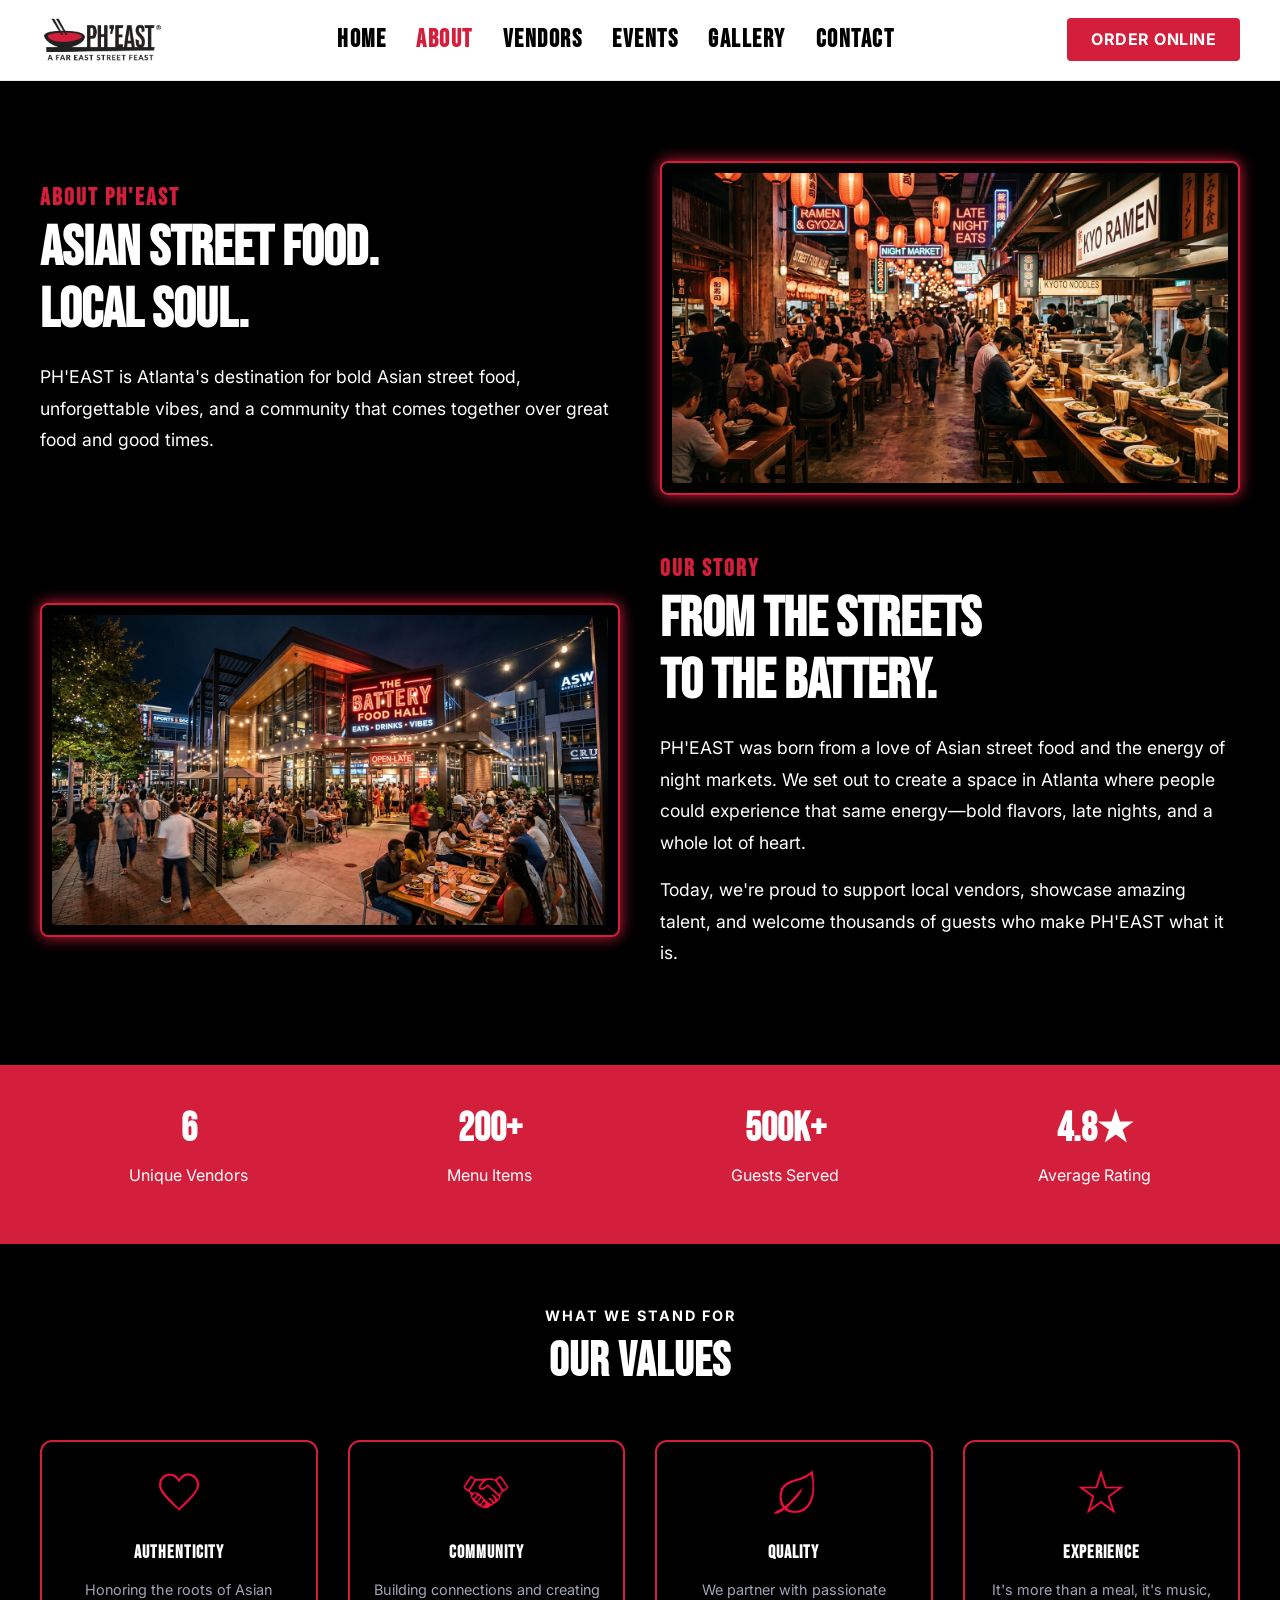
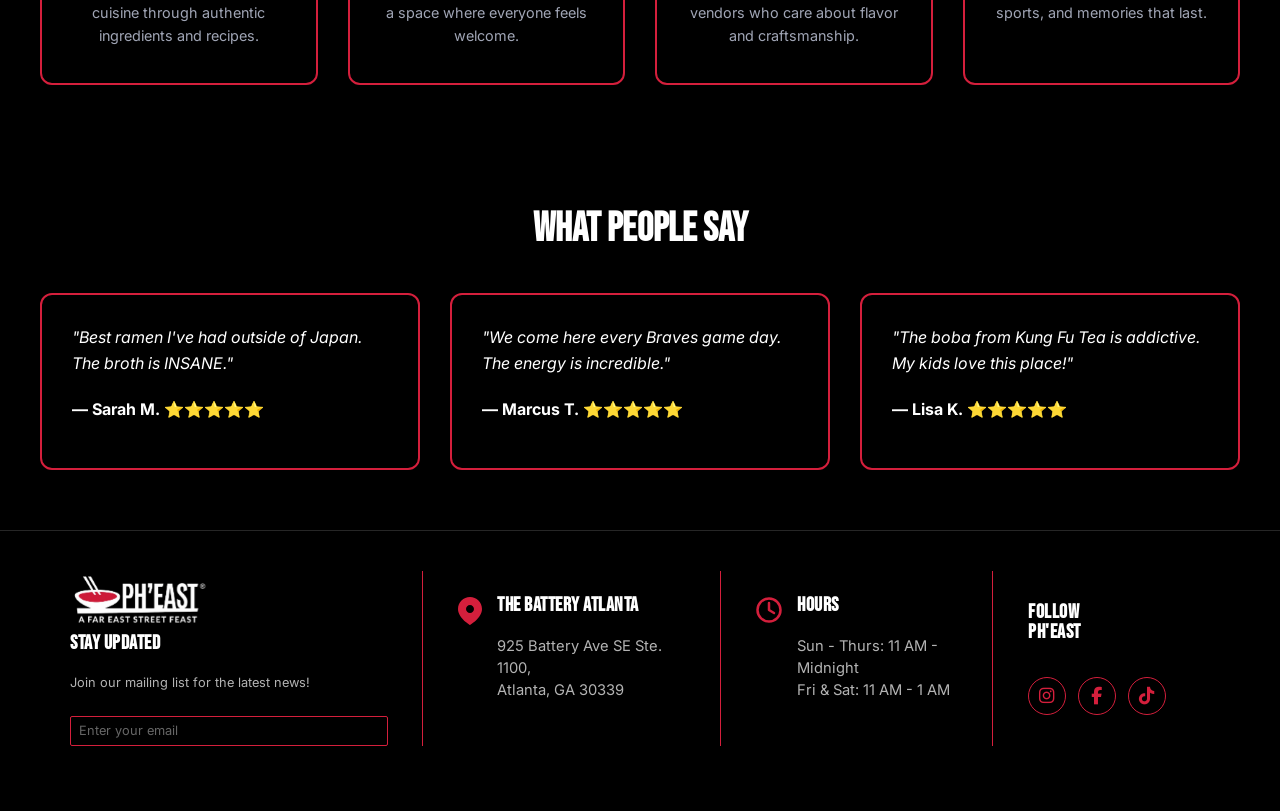
==== commit 664203f3: "mobile fix" ====
--- a/about.html
+++ b/about.html
@@ -16,11 +16,31 @@
         <img src="assets/PHEAST-logo-transparent.png" alt="PH'EAST Food Hall" style="height: 52px; width: auto; object-fit: contain;" class="logo-main">
       </a>
       <nav class="nav-menu">
-        <a href="about.html" class="nav-link active">About</a>
-        <a href="vendor.html" class="nav-link">Vendors</a>
-        <a href="events.html" class="nav-link">Events</a>
-        <a href="gallery.html" class="nav-link">Gallery</a>
-        <a href="contact.html" class="nav-link">Contact</a>
+        <button class="mobile-menu-close" onclick="toggleMobileMenu()" aria-label="Close Menu">&times;</button>
+        <div class="mobile-menu-top-btn-wrap">
+          <button class="btn btn-primary mobile-menu-top-btn" onclick="openOrderModal(); toggleMobileMenu();">ORDER ONLINE</button>
+        </div>
+        <div class="mobile-menu-links">
+          <a href="index.html" class="nav-link">Home</a>
+          <a href="about.html" class="nav-link active">About</a>
+          <a href="vendor.html" class="nav-link">Vendors</a>
+          <a href="events.html" class="nav-link">Events</a>
+          <a href="gallery.html" class="nav-link">Gallery</a>
+          <a href="contact.html" class="nav-link">Contact</a>
+        </div>
+        <div class="mobile-menu-footer">
+          <div class="mobile-menu-card">
+            <span class="mobile-menu-card-label">CONTACT INFO</span>
+            <p class="mobile-menu-card-address">The Battery Atlanta — 925 Battery Ave SE<br>Suite 1100, Atlanta, GA 30339</p>
+            <a href="tel:4043430409" class="mobile-menu-card-phone">+1 (404) 343-0409</a>
+            <div class="mobile-menu-socials">
+              <a href="https://www.instagram.com/pheastfoodhall/" target="_blank" class="mobile-social-link" aria-label="Instagram"><i class="fa-brands fa-instagram"></i></a>
+              <a href="https://www.facebook.com/pheastfoodhall/" target="_blank" class="mobile-social-link" aria-label="Facebook"><i class="fa-brands fa-facebook"></i></a>
+              <a href="https://www.yelp.com/biz/pheast-food-hall-atlanta" target="_blank" class="mobile-social-link" aria-label="Yelp"><i class="fa-brands fa-yelp"></i></a>
+            </div>
+            <button class="btn btn-primary mobile-menu-card-btn" onclick="openOrderModal(); toggleMobileMenu();">ORDER ONLINE</button>
+          </div>
+        </div>
       </nav>
       <div style="display: flex; gap: 15px; align-items: center;">
         <button class="btn btn-primary" onclick="openOrderModal()">Order Online</button>
--- a/styles.css
+++ b/styles.css
@@ -573,6 +573,7 @@
 
 .main-header {
   position: sticky;
+  position: relative !important;
   top: var(--switcher-height);
   width: 100%;
   z-index: 900;
@@ -637,10 +638,12 @@
   background-color: #ffffff !important;
   border-bottom: 1px solid rgba(0, 0, 0, 0.08) !important;
 }
-html[data-theme="bold"] .nav-link,
-html[data-theme="minimal"] .nav-link,
-html[data-theme="app"] .nav-link {
-  color: #000000 !important;
+@media (min-width: 769px) {
+  html[data-theme="bold"] .nav-link,
+  html[data-theme="minimal"] .nav-link,
+  html[data-theme="app"] .nav-link {
+    color: #000000 !important;
+  }
 }
 html[data-theme="bold"] .nav-link:hover,
 html[data-theme="bold"] .nav-link.active,
@@ -934,12 +937,14 @@
 
 .hero-subtitle {
   font-size: 1.25rem;
-  color: rgba(255,255,255,0.8);
+  color: #ffffff;
   margin-bottom: 25px;
   opacity: 0;
   animation: heroTextReveal 1.8s cubic-bezier(0.16, 1, 0.3, 1) forwards;
   animation-delay: 0.5s;
-  font-weight: 300;
+  font-weight: 700 !important;
+  text-transform: uppercase !important;
+  letter-spacing: 0.8px !important;
 }
 
 .hero-left .hero-content {
@@ -1718,6 +1723,13 @@
    VALUES GRID
    ========================================================================== */
 
+.about-kungfu-grid {
+  display: grid;
+  grid-template-columns: 340px 1fr;
+  gap: 50px;
+  align-items: start;
+}
+
 .values-grid {
   display: grid;
   grid-template-columns: repeat(4, 1fr);
@@ -1969,8 +1981,13 @@
 }
 
 /* ==========================================================================
-   RESPONSIVE BREAKPOINTS
+   RESPONSIVE BREAKPOINTS & MOBILE ADAPTATION (390px / 393px Universal Optimization)
    ========================================================================== */
+
+html, body {
+  overflow-x: hidden !important;
+  max-width: 100vw !important;
+}
 
 @media (max-width: 1200px) {
   .container { max-width: 960px; }
@@ -1995,102 +2012,462 @@
   }
 }
 
+@media (min-width: 769px) {
+  .mobile-menu-close,
+  .mobile-menu-top-btn-wrap,
+  .mobile-menu-footer {
+    display: none !important;
+  }
+  .mobile-menu-links {
+    display: flex;
+    gap: 30px;
+    align-items: center;
+  }
+}
+
 @media (max-width: 768px) {
-  .container { max-width: 540px; }
-  
+  .container { max-width: 100%; padding: 0 16px; }
+  
+  .header-inner {
+    padding: 0 16px;
+  }
+
+  /* Hide header bar Order Online button next to hamburger icon on mobile */
+  .header-inner > .btn-primary,
+  .header-inner > div > .btn-primary {
+    display: none !important;
+  }
+
   .nav-menu {
-    display: none; /* Needs JS to toggle class for mobile menu */
+    display: none;
+    position: fixed !important;
+    top: 0 !important;
+    left: 0 !important;
+    width: 100vw !important;
+    height: 100vh !important;
+    height: 100dvh !important;
+    background-color: #000000 !important;
+    flex-direction: column !important;
+    justify-content: space-between !important;
+    padding: 30px 20px 30px 20px !important;
+    gap: 0 !important;
+    z-index: 100000 !important;
+    overflow-y: auto !important;
+    box-sizing: border-box !important;
+    animation: fadeIn 0.3s ease;
+  }
+  
+  .nav-menu.active {
+    display: flex !important;
+  }
+
+  .mobile-menu-close {
     position: absolute;
-    top: var(--header-height);
-    left: 0;
+    top: 15px;
+    right: 20px;
+    background: transparent;
+    border: none;
+    color: #ffffff;
+    font-size: 2.5rem;
+    line-height: 1;
+    cursor: pointer;
+    z-index: 100002;
+    padding: 5px 10px;
+  }
+
+  /* Top ORDER ONLINE button inside hamburger menu */
+  .mobile-menu-top-btn-wrap {
     width: 100%;
-    background-color: var(--bg-primary);
+    margin-top: 40px;
+    margin-bottom: 10px;
+  }
+
+  .mobile-menu-top-btn {
+    width: 100%;
+    height: 48px;
+    display: flex;
+    align-items: center;
+    justify-content: center;
+    background: #D41F3C !important;
+    border: 2px solid #D41F3C !important;
+    color: #ffffff !important;
+    font-family: 'Bebas Kai', 'Bebas Kai Regular', 'Bebas Neue', sans-serif !important;
+    font-size: 1.4rem !important;
+    letter-spacing: 1.5px !important;
+    border-radius: 8px !important;
+    box-shadow: 0 0 15px rgba(212, 31, 60, 0.6) !important;
+    cursor: pointer;
+  }
+
+  .mobile-menu-links {
+    display: flex;
     flex-direction: column;
-    padding: 20px;
-    box-shadow: 0 10px 20px rgba(0,0,0,0.5);
-    border-bottom: var(--card-border);
-  }
-  
-  .nav-menu.active {
+    gap: 8px;
+    margin-top: 15px;
+    text-align: center;
+  }
+
+  html[data-theme] .nav-menu .nav-link,
+  html[data-theme="bold"] .nav-menu .nav-link,
+  html[data-theme="minimal"] .nav-menu .nav-link,
+  html[data-theme="app"] .nav-menu .nav-link,
+  .nav-menu .nav-link {
+    font-family: 'Bebas Kai', 'Bebas Kai Regular', 'Bebas Neue', sans-serif !important;
+    font-size: 1.85rem !important;
+    color: #ffffff !important;
+    text-decoration: none !important;
+    text-transform: uppercase !important;
+    letter-spacing: 2px !important;
+    padding: 10px 0 !important;
+    border-bottom: 1px solid rgba(255, 255, 255, 0.1) !important;
+    text-align: center !important;
+    transition: all 0.2s ease !important;
+    display: block !important;
+  }
+
+  .nav-menu .nav-link:last-child {
+    border-bottom: none !important;
+  }
+
+  html[data-theme] .nav-menu .nav-link:hover,
+  html[data-theme] .nav-menu .nav-link.active,
+  html[data-theme="bold"] .nav-menu .nav-link:hover,
+  html[data-theme="bold"] .nav-menu .nav-link.active,
+  .nav-menu .nav-link:hover,
+  .nav-menu .nav-link.active {
+    color: #D41F3C !important;
+    background-color: rgba(212, 31, 60, 0.15) !important;
+    border-radius: 6px;
+  }
+
+  /* Mobile menu footer contact card */
+  .mobile-menu-footer {
+    margin-top: 25px;
+    padding-top: 15px;
+    border-top: 1px solid rgba(255, 255, 255, 0.15);
+  }
+
+  .mobile-menu-card {
+    background: rgba(255, 255, 255, 0.04);
+    border: 1.5px solid rgba(212, 31, 60, 0.6);
+    border-radius: 12px;
+    padding: 18px 16px;
+    text-align: center;
     display: flex;
+    flex-direction: column;
+    align-items: center;
+  }
+
+  .mobile-menu-card-label {
+    color: #D41F3C;
+    font-family: 'Bebas Kai', 'Bebas Kai Regular', 'Bebas Neue', sans-serif;
+    font-size: 1.3rem;
+    letter-spacing: 2px;
+    margin-bottom: 6px;
+    display: block;
+  }
+
+  .mobile-menu-card-address {
+    color: rgba(255, 255, 255, 0.85);
+    font-size: 0.85rem;
+    line-height: 1.4;
+    margin-bottom: 10px;
+    font-family: 'Inter', sans-serif;
+  }
+
+  .mobile-menu-card-phone {
+    color: #ffffff;
+    font-weight: 700;
+    font-size: 1.1rem;
+    text-decoration: none;
+    margin-bottom: 12px;
+    display: inline-block;
+    letter-spacing: 0.5px;
+    transition: color 0.2s ease;
+  }
+  .mobile-menu-card-phone:hover {
+    color: #D41F3C;
+  }
+
+  .mobile-menu-socials {
+    display: flex;
+    gap: 14px;
+    margin-bottom: 14px;
+    justify-content: center;
+  }
+
+  .mobile-social-link {
+    color: #ffffff;
+    font-size: 1.2rem;
+    width: 36px;
+    height: 36px;
+    border-radius: 50%;
+    background: rgba(255, 255, 255, 0.1);
+    display: flex;
+    align-items: center;
+    justify-content: center;
+    text-decoration: none;
+    transition: all 0.2s ease;
+  }
+
+  .mobile-social-link:hover {
+    background: #D41F3C;
+    color: #ffffff;
+  }
+
+  .mobile-menu-card-btn {
+    width: 100%;
+    height: 42px;
+    display: flex;
+    align-items: center;
+    justify-content: center;
+    background: #D41F3C;
+    color: #ffffff;
+    border: none;
+    border-radius: 6px;
+    font-family: 'Bebas Kai', 'Bebas Kai Regular', 'Bebas Neue', sans-serif;
+    font-size: 1.2rem;
+    letter-spacing: 1px;
+    cursor: pointer;
   }
   
   .mobile-nav-toggle {
-    display: block;
+    display: flex !important;
+    align-items: center;
+    justify-content: center;
+    background: transparent;
+    border: none;
+    color: #000000;
+    font-size: 1.6rem;
+    cursor: pointer;
   }
   
   .hero-title {
-    font-size: 2.5rem;
+    font-size: 3.2rem !important;
+    line-height: 1.1 !important;
   }
   
   .section-title {
-    font-size: 2.8rem;
-  }
-  
-  .footer-grid {
-    grid-template-columns: 1fr;
-  }
-  
-  .gallery-grid {
-    column-count: 2;
-  }
-  
-  #theme-switcher-bar .switcher-label {
-    display: none;
-  }
-  
-  .switcher-buttons {
-    gap: 4px;
-  }
-  
-  .theme-btn {
-    padding: 4px 8px;
-    font-size: 0.75rem;
-  }
-  
-  html[data-theme='minimal'] .section-title {
-    writing-mode: horizontal-tb;
-    float: none;
-    height: auto;
+    font-size: 2.4rem !important;
   }
   
   .stats-row {
     flex-direction: column;
-    gap: 40px;
-  }
-}
-
-@media (max-width: 480px) {
-  .container { width: 100%; padding: 0 15px; }
-  
+    gap: 30px;
+  }
+}
+
+@media (max-width: 480px), (max-width: 393px) {
+  .container { width: 100%; padding: 0 14px; }
+  
+  /* Hero section 100vh fit for 390px */
+  .hero-left .hero-content,
+  .hero-content {
+    text-align: center !important;
+    margin-left: auto !important;
+    margin-right: auto !important;
+    padding: 0 15px !important;
+  }
+
+  .hero-left .hero-title,
+  html[data-theme="bold"] .hero-left .hero-title,
+  .hero-title {
+    text-align: center !important;
+    font-size: 3.4rem !important;
+    line-height: 1.02 !important;
+    margin-bottom: 18px !important;
+    letter-spacing: 0.5px !important;
+  }
+  
+  .hero-left .hero-subtitle,
+  .hero-subtitle,
+  .hero-content p {
+    text-align: center !important;
+    font-size: 1.03rem !important;
+    font-weight: 700 !important;
+    text-transform: uppercase !important;
+    letter-spacing: 0.8px !important;
+    line-height: 1.4 !important;
+    margin-bottom: 24px !important;
+  }
+
+  .hero-subtitle.text-accent,
+  .hero-tagline,
+  span.hero-subtitle {
+    color: #D41F3C !important;
+    font-size: 1.35rem !important;
+    letter-spacing: 2px !important;
+    margin-bottom: 8px !important;
+    display: block !important;
+  }
+
+  .hero-content p span {
+    display: block !important;
+  }
+
+  .hero-buttons {
+    flex-direction: column !important;
+    width: 100% !important;
+    gap: 12px !important;
+  }
+
+  .hero-buttons .btn,
+  .hero-buttons a {
+    width: 100% !important;
+    text-align: center !important;
+  }
+
+  /* Vendor hero (Kung Fu Tea etc.) at 390px */
+  .vendor-hero-section {
+    padding: 90px 0 40px 0 !important;
+    height: auto !important;
+    min-height: 100vh !important;
+  }
+
+  .vendor-hero-section h1 {
+    font-size: 3.1rem !important;
+    line-height: 0.92 !important;
+  }
+
+  .vendor-hero-section img[alt*="Symbol"] {
+    height: 70px !important;
+    left: calc(100% + 8px) !important;
+  }
+
+  .vendor-hero-section h2 {
+    font-size: 1.25rem !important;
+    margin: 25px 0 8px 0 !important;
+  }
+
+  .about-kungfu-grid {
+    grid-template-columns: 1fr !important;
+    gap: 30px !important;
+  }
+
+  /* Carousels mobile touch swipe */
+  .carousel-track-container,
+  .events-carousel-container {
+    width: 100% !important;
+    max-width: 100% !important;
+    padding: 0 !important;
+    overflow-x: hidden !important;
+  }
+  
+  .carousel-track,
+  .events-track {
+    display: flex !important;
+    flex-wrap: nowrap !important;
+    overflow-x: auto !important;
+    -webkit-overflow-scrolling: touch !important;
+    gap: 14px !important;
+    padding: 10px 5px 15px 5px !important;
+    grid-template-columns: none !important;
+    scroll-behavior: smooth !important;
+  }
+
+  .carousel-track::-webkit-scrollbar,
+  .events-track::-webkit-scrollbar {
+    display: none !important;
+  }
+  
+  .carousel-track .vendor-card {
+    flex-shrink: 0 !important;
+    width: 160px !important;
+    min-width: 160px !important;
+    height: auto !important;
+    scroll-snap-align: start !important;
+  }
+
+  .event-mock-card {
+    min-width: 260px !important;
+    width: 260px !important;
+    flex-shrink: 0 !important;
+    scroll-snap-align: start !important;
+  }
+
+  .carousel-controls,
+  .events-controls {
+    display: none !important; /* Native touch swipe is smoother on 390px */
+  }
+
+  /* Section headers & links */
+  .upcoming-events div[style*="justify-content: space-between"] {
+    flex-direction: column !important;
+    align-items: flex-start !important;
+    gap: 10px !important;
+  }
+
+  .upcoming-events h2,
+  .upcoming-events a {
+    font-size: 2.2rem !important;
+  }
+
+  /* Grids to single column */
+  .vendors-grid:not(.carousel-track),
+  .values-grid,
+  .private-events-grid,
+  .testimonials-grid,
+  .contact-grid,
+  .hawker-concept-grid {
+    grid-template-columns: 1fr !important;
+    gap: 20px !important;
+  }
+
+  .hawker-image-col img {
+    border-radius: 12px !important;
+  }
+
+  .hawker-red-banner h2 {
+    font-size: 1.5rem !important;
+  }
+
+  /* Gallery grid for 390px */
   .gallery-grid {
-    column-count: 1;
-  }
-  
-  .hero-title {
-    font-size: 2rem;
-  }
-  
-  .hero-subtitle {
-    font-size: 1rem;
-  }
-  
-  body {
-    padding-top: 50px;
-  }
-  
-  #theme-switcher-bar {
-    height: 50px;
-  }
-  
-  .vendors-grid,
-  .values-grid,
-  .private-events-grid {
-    grid-template-columns: 1fr;
-  }
-  
-  .stat-number {
-    font-size: 3rem;
+    display: grid !important;
+    grid-template-columns: repeat(2, 1fr) !important;
+    gap: 10px !important;
+    column-count: auto !important;
+  }
+
+  .gallery-filters {
+    gap: 8px !important;
+  }
+  
+  .filter-pill {
+    padding: 6px 14px !important;
+    font-size: 0.75rem !important;
+  }
+
+  /* Modal on mobile */
+  .modal-card {
+    width: 92% !important;
+    padding: 25px 20px !important;
+    max-height: 90vh !important;
+    overflow-y: auto !important;
+  }
+
+  /* Footer on mobile 390px */
+  .footer-grid-layout {
+    grid-template-columns: 1fr !important;
+    text-align: center !important;
+    gap: 30px !important;
+  }
+
+  .footer-col {
+    padding: 0 !important;
+  }
+
+  .footer-col::after {
+    display: none !important;
+  }
+
+  .footer-header-with-icon {
+    justify-content: center !important;
+    text-align: left !important;
+  }
+
+  .footer-social-row {
+    justify-content: center !important;
   }
 }
 
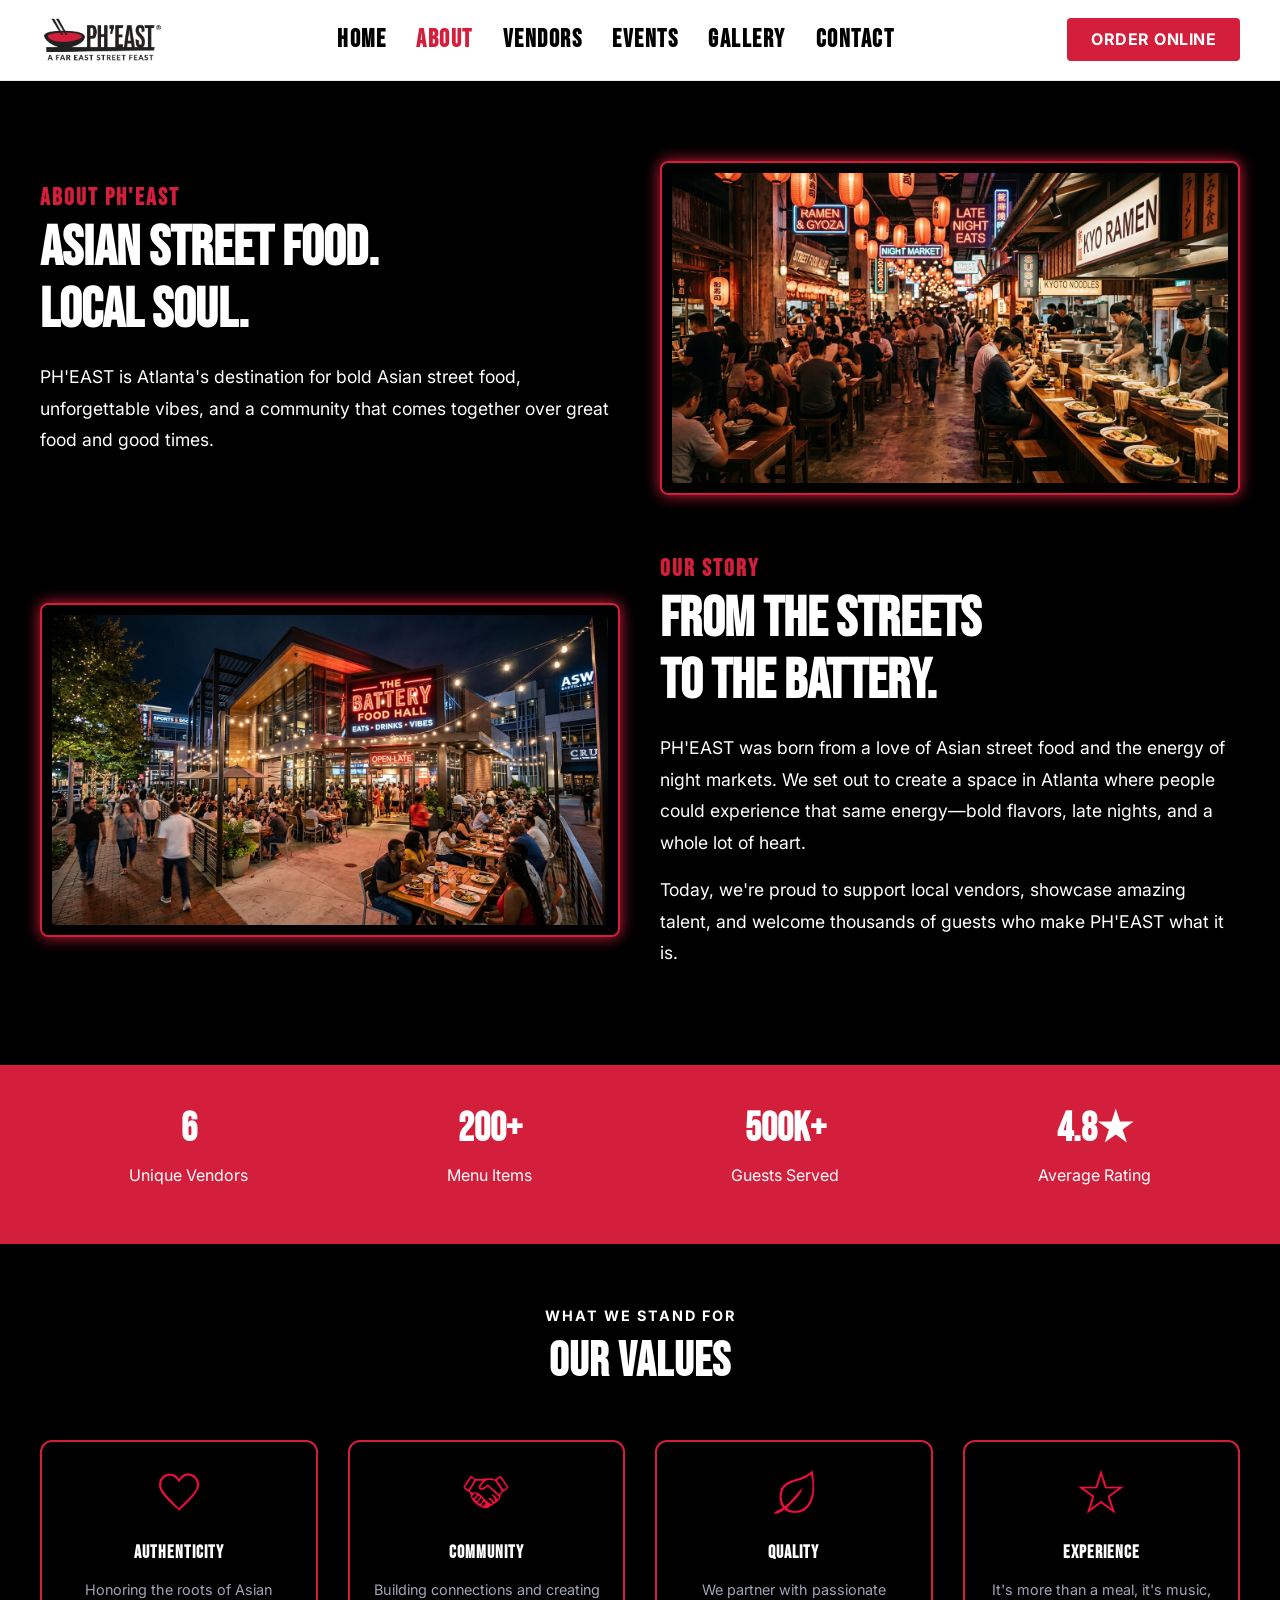
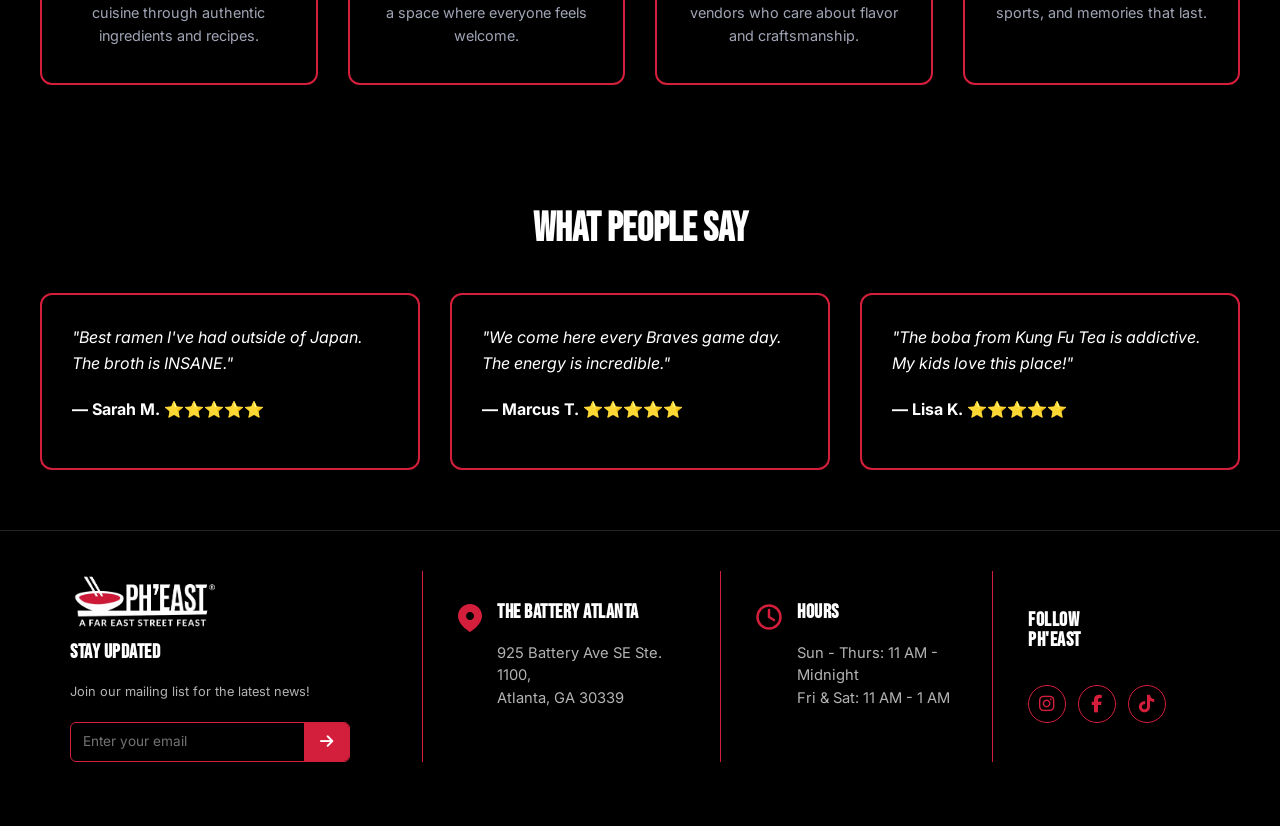
==== commit 8aee7836: "fix footter" ====
--- a/about.html
+++ b/about.html
@@ -178,9 +178,14 @@
           <img src="assets/PHEAST-logo-white-removebg-preview.png" alt="PH'EAST - A Far East Street Feast" class="footer-brand-logo">
           <h4 class="footer-heading">STAY UPDATED</h4>
           <p class="footer-subtext">Join our mailing list for the latest news!</p>
-          <div class="footer-form" style="margin-top: 12px;">
-            <input type="email" id="newsletter-email" placeholder="Enter your email" class="footer-input-box">
-          </div>
+          <form class="footer-form" onsubmit="handleNewsletterSubmit(event)">
+            <div class="footer-input-group">
+              <input type="email" id="newsletter-email" placeholder="Enter your email" class="footer-input-box" required>
+              <button type="submit" class="footer-submit-btn" aria-label="Subscribe">
+                <i class="fa-solid fa-arrow-right"></i>
+              </button>
+            </div>
+          </form>
         </div>
 
         <!-- Col 2: The Battery Atlanta Address -->
@@ -218,7 +223,7 @@
 
         <!-- Col 4: Follow PH'EAST -->
         <div class="footer-col">
-          <h4 class="footer-heading">FOLLOW<br>PH'EAST</h4>
+          <h4 class="footer-heading">FOLLOW <br class="footer-br">PH'EAST</h4>
           <div class="footer-social-row">
             <a href="#" class="social-circle-btn" aria-label="Instagram"><i class="fab fa-instagram"></i></a>
             <a href="#" class="social-circle-btn" aria-label="Facebook"><i class="fab fa-facebook-f"></i></a>
--- a/styles.css
+++ b/styles.css
@@ -970,6 +970,63 @@
 
 .hero-left .hero-buttons {
   justify-content: flex-start;
+}
+
+/* Hero Scroll Down Indicator - White Heartbeat Pulsing Arrow */
+.hero-scroll-indicator {
+  position: fixed !important;
+  bottom: 25px !important;
+  left: 50% !important;
+  transform: translateX(-50%) !important;
+  z-index: 999 !important;
+  width: 50px !important;
+  height: 50px !important;
+  background: transparent !important;
+  border: none !important;
+  box-shadow: none !important;
+  display: flex !important;
+  align-items: center !important;
+  justify-content: center !important;
+  text-decoration: none !important;
+  cursor: pointer !important;
+  transition: opacity 0.25s ease !important;
+}
+
+.hero-scroll-indicator i {
+  display: inline-block !important;
+  color: #ffffff !important;
+  font-size: 2.2rem !important;
+  filter: drop-shadow(0 2px 6px rgba(255, 255, 255, 0.5)) drop-shadow(0 0 10px rgba(212, 31, 60, 0.4));
+  animation: smoothBreathArrow 2.6s ease-in-out infinite !important;
+  transition: filter 0.25s ease, color 0.25s ease !important;
+}
+
+.hero-scroll-indicator:hover i {
+  color: #ffffff !important;
+  filter: drop-shadow(0 0 20px rgba(255, 255, 255, 1)) drop-shadow(0 0 32px rgba(212, 31, 60, 1)) !important;
+}
+
+@keyframes smoothBreathArrow {
+  0%, 100% {
+    transform: translateY(0px) scale(1);
+    filter: drop-shadow(0 2px 6px rgba(255, 255, 255, 0.5)) drop-shadow(0 0 10px rgba(212, 31, 60, 0.4));
+  }
+  50% {
+    transform: translateY(12px) scale(1.15);
+    filter: drop-shadow(0 4px 14px rgba(255, 255, 255, 0.85)) drop-shadow(0 0 20px rgba(212, 31, 60, 0.7));
+  }
+}
+
+@media (max-width: 768px) {
+  .hero-scroll-indicator {
+    bottom: 20px !important;
+    width: 48px !important;
+    height: 48px !important;
+  }
+  
+  .hero-scroll-indicator i {
+    font-size: 2.2rem !important;
+  }
 }
 
 /* Theme Specifics for Hero */
@@ -2255,6 +2312,37 @@
     flex-direction: column;
     gap: 30px;
   }
+
+  /* Mobile Gallery Filter Loop Carousel */
+  .gallery-filters {
+    display: flex !important;
+    flex-wrap: nowrap !important;
+    justify-content: flex-start !important;
+    overflow-x: auto !important;
+    scroll-behavior: smooth !important;
+    scroll-snap-type: x mandatory !important;
+    -webkit-overflow-scrolling: touch !important;
+    gap: 12px !important;
+    padding: 10px 15px !important;
+    margin-bottom: 30px !important;
+    scrollbar-width: none !important;
+    -ms-overflow-style: none !important;
+    width: 100% !important;
+    box-sizing: border-box !important;
+  }
+
+  .gallery-filters::-webkit-scrollbar {
+    display: none !important;
+  }
+
+  .gallery-filters .filter-pill {
+    flex: 0 0 auto !important;
+    white-space: nowrap !important;
+    padding: 10px 22px !important;
+    font-size: 0.9rem !important;
+    scroll-snap-align: center !important;
+    scroll-snap-stop: always !important;
+  }
 }
 
 @media (max-width: 480px), (max-width: 393px) {
@@ -2990,11 +3078,11 @@
 }
 
 .footer-brand-logo {
-  max-width: 140px;
+  max-width: 150px;
   width: 100%;
   height: auto;
   display: block;
-  margin-bottom: 4px;
+  margin-bottom: 8px;
   object-fit: contain;
 }
 
@@ -3015,19 +3103,66 @@
   font-family: 'Inter', sans-serif;
 }
 
-.footer-input-box {
+/* Newsletter Connected Input Group */
+.footer-form {
+  margin-top: 10px;
   width: 100%;
-  padding: 4px 8px;
+}
+
+.footer-input-group {
+  display: flex;
+  align-items: stretch;
+  width: 100%;
+  max-width: 280px;
+  border: 1.5px solid #D41F3C;
+  border-radius: 6px;
+  overflow: hidden;
   background: transparent;
-  border: 1px solid #D41F3C;
-  border-radius: 2px;
+  transition: border-color 0.25s ease, box-shadow 0.25s ease;
+}
+
+.footer-input-group:focus-within {
+  border-color: #ff3b5c;
+  box-shadow: 0 0 12px rgba(212, 31, 60, 0.45);
+}
+
+.footer-input-group .footer-input-box {
+  flex: 1;
+  width: 100%;
+  border: none !important;
+  border-radius: 0 !important;
+  background: transparent !important;
+  padding: 8px 12px !important;
   color: #ffffff;
-  font-size: 0.8rem;
-  outline: none;
-}
-
-.footer-input-box::placeholder {
-  color: rgba(255, 255, 255, 0.4);
+  font-size: 0.85rem !important;
+  outline: none !important;
+  box-shadow: none !important;
+}
+
+.footer-input-group .footer-input-box::placeholder {
+  color: rgba(255, 255, 255, 0.45);
+}
+
+.footer-input-group .footer-submit-btn {
+  background-color: #D41F3C;
+  color: #ffffff;
+  border: none;
+  padding: 0 16px;
+  font-size: 0.95rem;
+  cursor: pointer;
+  display: flex;
+  align-items: center;
+  justify-content: center;
+  transition: background-color 0.25s ease, transform 0.15s ease;
+  flex-shrink: 0;
+}
+
+.footer-input-group .footer-submit-btn:hover {
+  background-color: #ff2a5f;
+}
+
+.footer-input-group .footer-submit-btn:active {
+  transform: scale(0.95);
 }
 
 .footer-header-with-icon {
@@ -3089,6 +3224,30 @@
   }
   .footer-col::after {
     display: none;
+  }
+}
+
+@media (max-width: 768px) {
+  .footer-col:first-child {
+    text-align: center !important;
+    align-items: center !important;
+  }
+
+  .footer-brand-logo {
+    margin: 0 auto 12px auto !important;
+    display: block !important;
+  }
+
+  .footer-form,
+  .footer-input-group {
+    width: 100% !important;
+    max-width: 320px !important;
+    margin: 10px auto 0 auto !important;
+  }
+
+  .footer-heading .footer-br,
+  .footer-heading br {
+    display: none !important;
   }
 }
 
